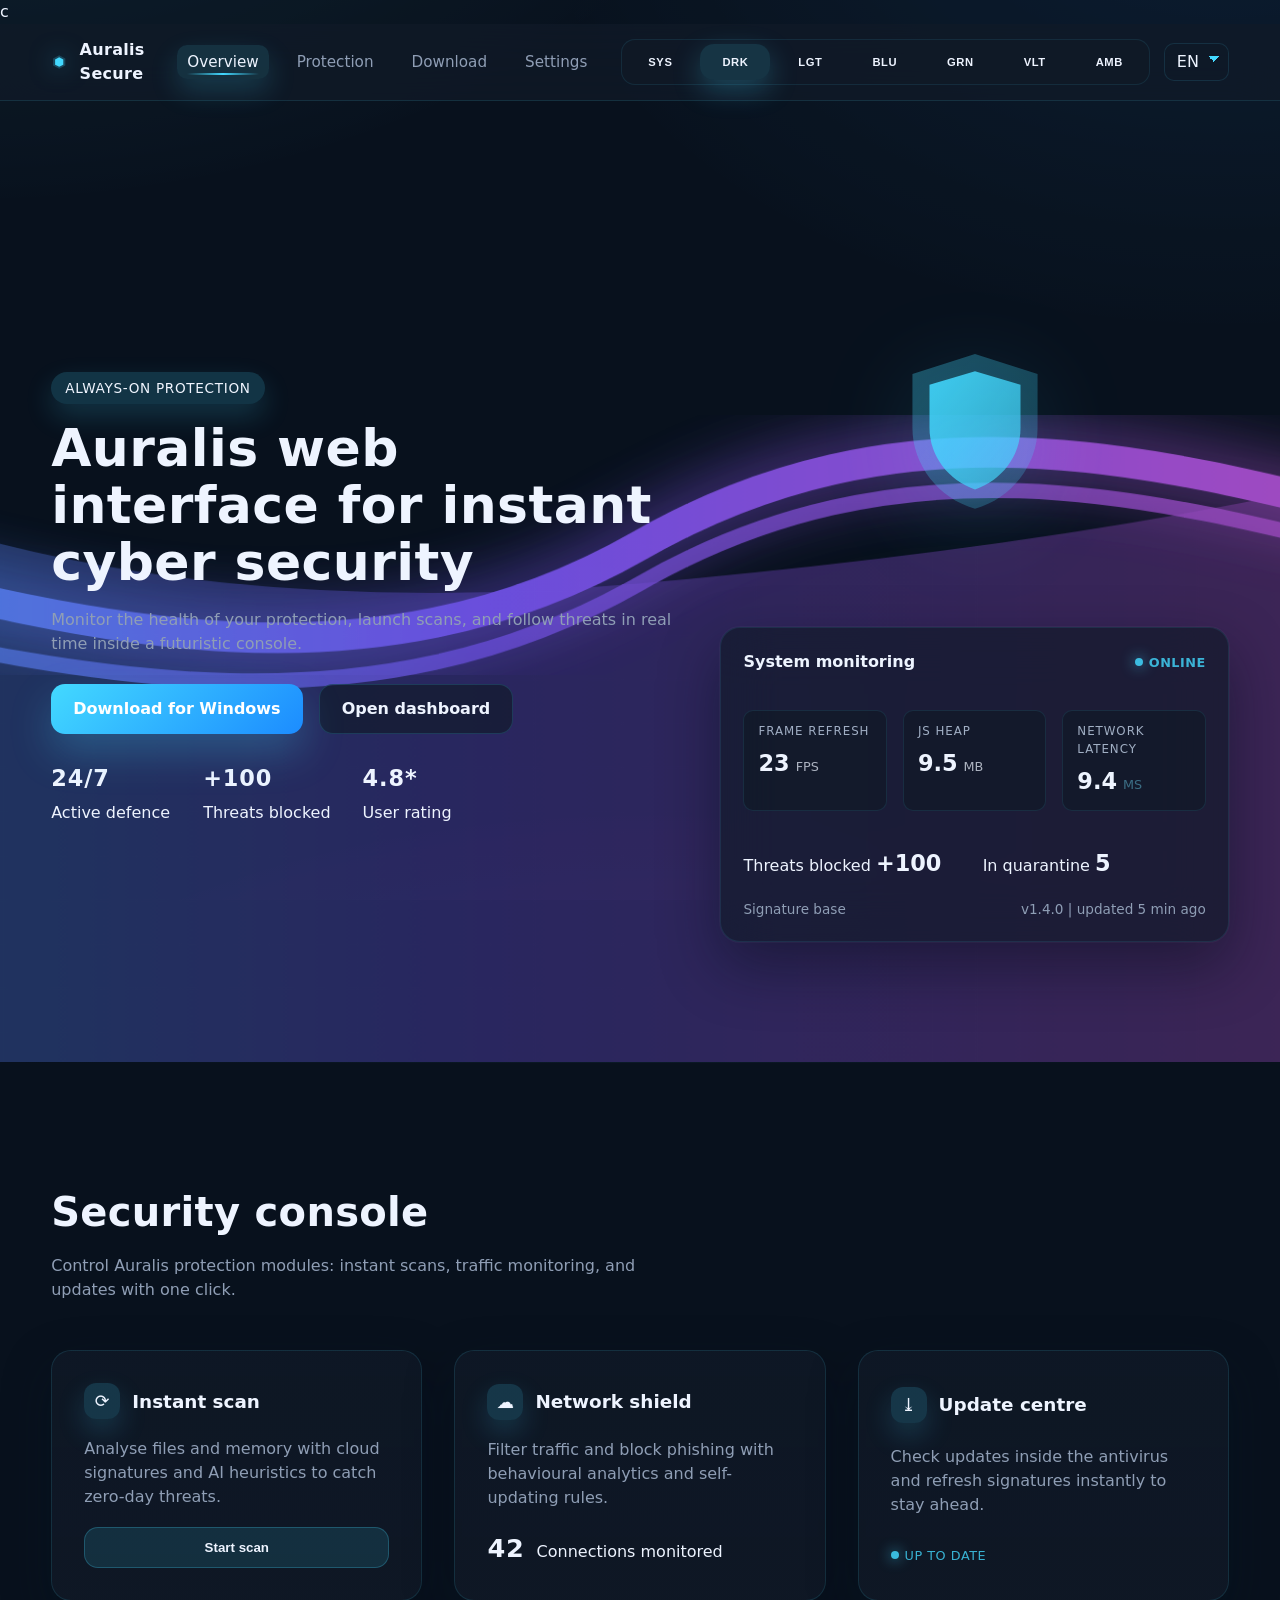
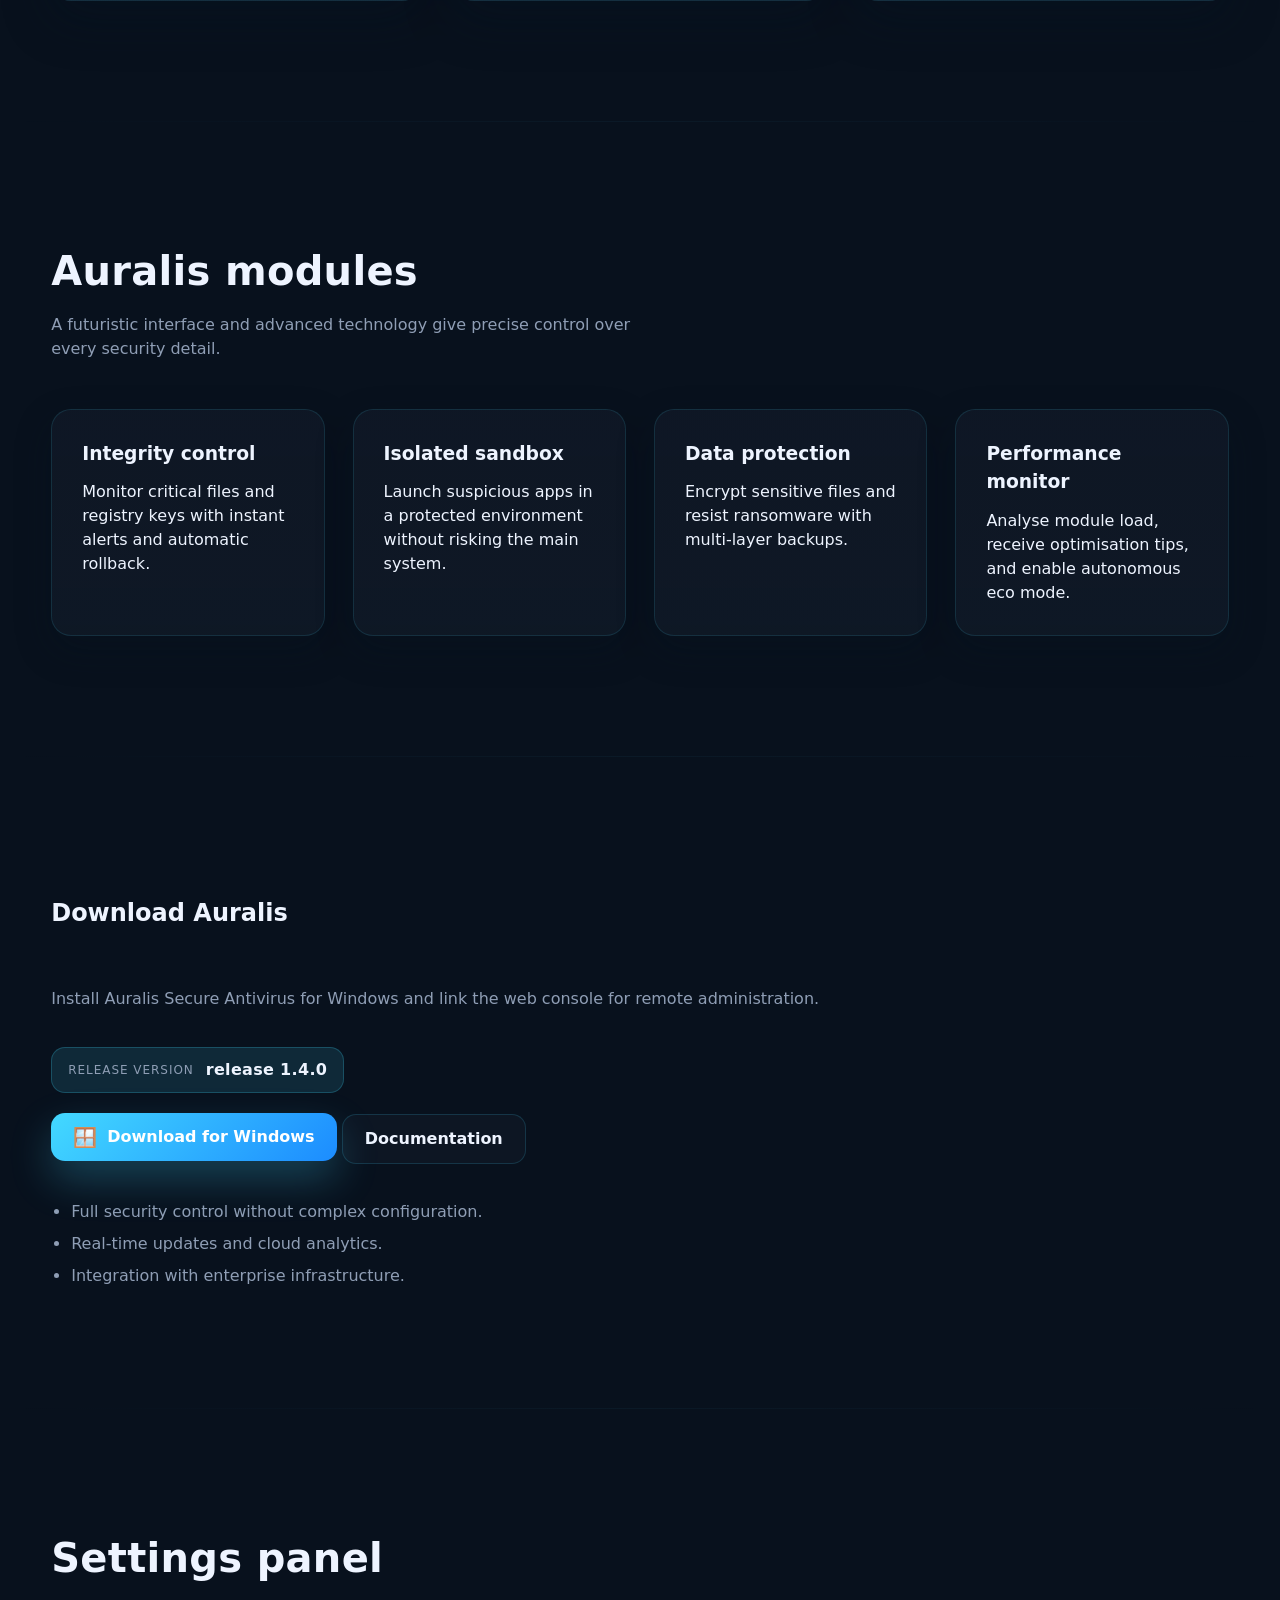
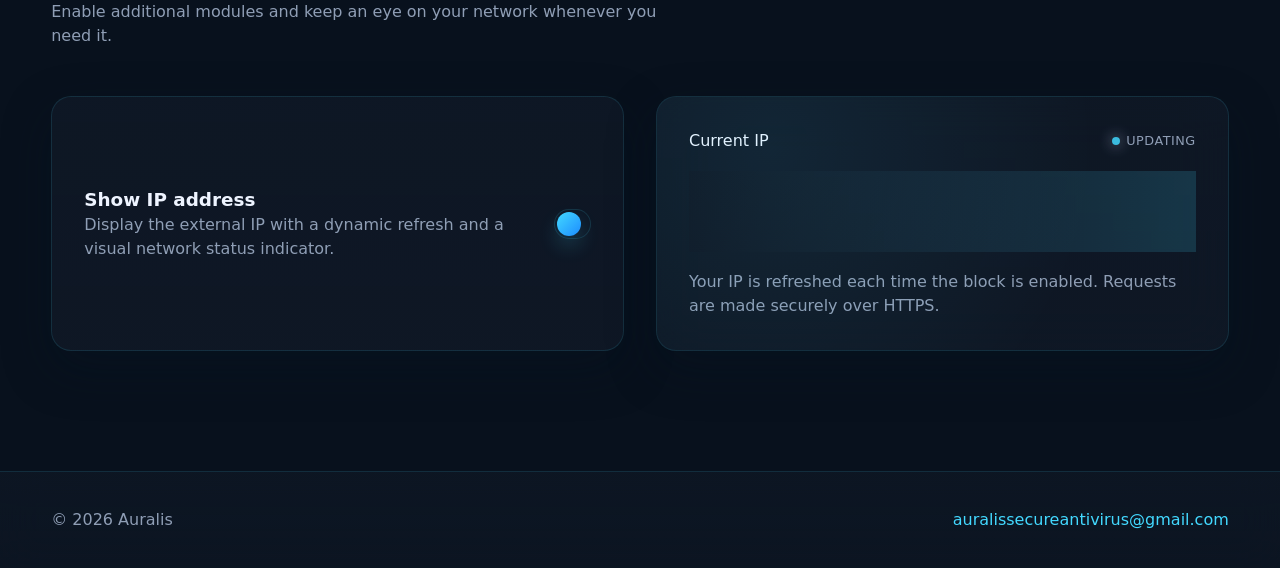
==== frontend/public/auralis-x/index.html @ 6cbb93e9 "auto-commit for 91c31f87-98f6-444d-8dbf-4895bc3d6602" ====
с<!DOCTYPE html>
<html lang="ru">
<head>
  <meta charset="UTF-8" />
  <meta name="viewport" content="width=device-width, initial-scale=1" />
  <meta name="description" content="Auralis Secure Antivirus web console." data-i18n="meta.description" data-i18n-attr="content" />
  <meta name="theme-color" content="#08111d" id="themeMeta" />
  <title data-i18n="meta.title">Auralis Antivirus</title>
  <link rel="icon" href="favicon.svg" />
  <link rel="stylesheet" href="style.css" />
</head>
<body class="theme-dark is-preload">
  <div id="splash" class="splash">
    <div class="splash-inner">
      <div class="splash-shield" aria-hidden="true">
        <span class="ring ring-1"></span>
        <span class="ring ring-2"></span>
        <span class="ring ring-3"></span>
        <svg viewBox="0 0 64 64" width="64" height="64" role="img" aria-label="Auralis shield">
          <path d="M32 8l20 6v18c0 12.4-8.4 23.6-20 27.2C20.4 55.6 12 44.4 12 32V14z" fill="currentColor" opacity=".18"></path>
          <path d="M32 12l16 4.8V32c0 9.5-6.4 18-16 21-9.6-3-16-11.5-16-21V16.8z" fill="currentColor"></path>
        </svg>
      </div>
      <p data-i18n="splash.loading">Initializing protection modules...</p>
    </div>
  </div>
  <div id="cursorGlow" class="cursor-glow"></div>

  <header class="site-header" id="siteHeader">
    <div class="container nav">
      <a class="brand" href="#overview">
        <svg class="brand-icon" viewBox="0 0 24 24" aria-hidden="true">
          <path d="M12 2l9 5v10l-9 5-9-5V7z" fill="currentColor" opacity=".22"></path>
          <path d="M12 5l6 3.3V16l-6 3-6-3V8.3z" fill="currentColor"></path>
        </svg>
        <span data-i18n="brand.name">Auralis Secure</span>
      </a>
      <nav class="nav-links" id="mainNav">
        <a href="#overview" data-section="overview" data-i18n="nav.overview">Overview</a>
        <a href="#protection" data-section="protection" data-i18n="nav.protection">Protection</a>
        <a href="#download" data-section="download" data-i18n="nav.download">Download</a>
        <a href="#settings" data-section="settings" data-i18n="nav.settings">Settings</a>
      </nav>
      <div class="controls">
        <div class="theme-switch" role="group" aria-label="Themes">
          <button class="btn theme-btn" data-theme="theme-system" aria-label="System">SYS</button>
          <button class="btn theme-btn" data-theme="theme-dark" aria-label="Dark">DRK</button>
          <button class="btn theme-btn" data-theme="theme-light" aria-label="Light">LGT</button>
          <button class="btn theme-btn" data-theme="theme-blue" aria-label="Blue">BLU</button>
          <button class="btn theme-btn" data-theme="theme-green" aria-label="Green">GRN</button>
          <button class="btn theme-btn" data-theme="theme-violet" aria-label="Violet">VLT</button>
          <button class="btn theme-btn" data-theme="theme-amber" aria-label="Amber">AMB</button>
        </div>
        <select id="langSelect" class="select" aria-label="Select language">
          <option value="ru">RU</option>
          <option value="en">EN</option>
          <option value="uk">UK</option>
        </select>
      </div>
    </div>
  </header>

  <main id="top">
    <section id="overview" class="hero section">
      <div class="container hero-layout">
        <div class="hero-copy reveal">
          <span class="hero-badge" data-i18n="hero.badge">Always-on protection</span>
          <h1 data-i18n="hero.title">Auralis web interface for instant cyber security</h1>
          <p class="muted" data-i18n="hero.subtitle">
            Monitor the health of your protection, launch scans, and follow threats in real time inside a futuristic console.
          </p>
          <div class="hero-actions">
            <a href="#download" class="btn btn-primary glow" data-i18n="hero.ctaPrimary">Download for Windows</a>
            <a href="#protection" class="btn btn-ghost" data-i18n="hero.ctaSecondary">Open dashboard</a>
          </div>
          <ul class="hero-metrics">
            <li>
              <strong data-i18n="hero.metrics.0.value">24/7</strong>
              <span data-i18n="hero.metrics.0.label">Active defence</span>
            </li>
            <li>
              <strong data-i18n="hero.metrics.1.value">+100</strong>
              <span data-i18n="hero.metrics.1.label">Threats blocked</span>
            </li>
            <li>
              <strong data-i18n="hero.metrics.2.value">4.8*</strong>
              <span data-i18n="hero.metrics.2.label">User rating</span>
            </li>
          </ul>
        </div>
        <div class="hero-visual reveal">
          <div class="hero-shield" aria-hidden="true">
            <span class="pulse pulse-1"></span>
            <span class="pulse pulse-2"></span>
            <span class="pulse pulse-3"></span>
            <svg viewBox="0 0 64 64" role="presentation">
              <defs>
                <linearGradient id="shieldGradient" x1="0%" y1="0%" x2="100%" y2="100%">
                  <stop offset="0%" stop-color="currentColor" stop-opacity="0.9"></stop>
                  <stop offset="100%" stop-color="currentColor" stop-opacity="0.6"></stop>
                </linearGradient>
              </defs>
              <path d="M32 6l22 7v19c0 13-9.2 24.8-22 28.4C19.2 56.8 10 45 10 32V13z" fill="url(#shieldGradient)" opacity="0.35"></path>
              <path d="M32 12l16 4.8V32c0 9.8-6.6 18.4-16 21.6C22.6 50.4 16 41.8 16 32V16.8z" fill="url(#shieldGradient)"></path>
            </svg>
          </div>
          <div class="hero-console glass">
            <div class="console-row">
              <span data-i18n="hero.console.statusLabel">System monitoring</span>
              <span class="status status-online">
                <span class="status-dot"></span>
                <span data-i18n="hero.console.statusValue">Online</span>
              </span>
            </div>
            <div class="console-monitor" id="browserMonitor">
              <div class="monitor-item">
                <span class="monitor-label" data-i18n="hero.console.fps">Frame refresh</span>
                <div class="monitor-value">
                  <strong id="monitorFps">--</strong>
                  <span class="unit" data-i18n="hero.console.fpsUnit">fps</span>
                </div>
              </div>
              <div class="monitor-item">
                <span class="monitor-label" data-i18n="hero.console.memory">JS heap</span>
                <div class="monitor-value">
                  <strong id="monitorMemory">--</strong>
                  <span class="unit" data-i18n="hero.console.memoryUnit">MB</span>
                </div>
              </div>
              <div class="monitor-item">
                <span class="monitor-label" data-i18n="hero.console.network">Network latency</span>
                <div class="monitor-value">
                  <strong id="monitorNetwork">--</strong>
                  <span class="unit" id="monitorNetworkUnit" data-i18n="hero.console.networkUnit">ms</span>
                </div>
              </div>
            </div>
            <div class="console-grid">
              <div>
                <span data-i18n="hero.console.threats">Threats blocked</span>
                <strong>+100</strong>
              </div>
              <div>
                <span data-i18n="hero.console.quarantine">In quarantine</span>
                <strong>5</strong>
              </div>
            </div>
            <div class="console-footer">
              <span data-i18n="hero.console.signature">Signature base</span>
              <span data-i18n="hero.console.signatureVersion">v1.4.0 | updated 5 min ago</span>
            </div>
          </div>
        </div>
      </div>
    </section>

    <section id="protection" class="section dashboard">
      <div class="container">
        <div class="section-head reveal">
          <h2 data-i18n="dashboard.title">Security console</h2>
          <p class="muted" data-i18n="dashboard.subtitle">
            Control Auralis protection modules: instant scans, traffic monitoring, and updates with one click.
          </p>
        </div>
        <div class="panel-grid">
          <article class="panel-card reveal">
            <header>
              <span class="icon icon-scan" aria-hidden="true"></span>
              <h3 data-i18n="dashboard.cards.scan.title">Instant scan</h3>
            </header>
            <p class="muted" data-i18n="dashboard.cards.scan.desc">
              Analyse files and memory with cloud signatures and AI heuristics to catch zero-day threats.
            </p>
            <button class="btn btn-soft" type="button" data-i18n="dashboard.cards.scan.action">Start scan</button>
          </article>
          <article class="panel-card reveal">
            <header>
              <span class="icon icon-network" aria-hidden="true"></span>
              <h3 data-i18n="dashboard.cards.network.title">Network shield</h3>
            </header>
            <p class="muted" data-i18n="dashboard.cards.network.desc">
              Filter traffic and block phishing with behavioural analytics and self-updating rules.
            </p>
            <div class="metric">
              <strong>42</strong>
              <span data-i18n="dashboard.cards.network.metric">Connections monitored</span>
            </div>
          </article>
          <article class="panel-card reveal">
            <header>
              <span class="icon icon-update" aria-hidden="true"></span>
              <h3 data-i18n="dashboard.cards.update.title">Update centre</h3>
            </header>
            <p class="muted" data-i18n="dashboard.cards.update.desc">
              Check for updates inside the antivirus and refresh signature packs instantly to stay ahead.
            </p>
            <div class="update-status">
              <span class="status status-online">
                <span class="status-dot"></span>
                <span data-i18n="dashboard.cards.update.status">All modules current</span>
              </span>
            </div>
          </article>
        </div>
      </div>
    </section>

    <section id="features" class="section features">
      <div class="container">
        <div class="section-head reveal">
          <h2 data-i18n="features.title">Auralis modules</h2>
          <p class="muted" data-i18n="features.subtitle">
            A futuristic interface and advanced technology give precise control over every security detail.
          </p>
        </div>
        <div class="feature-grid">
          <article class="feature-card reveal">
            <h3 data-i18n="features.cards.0.title">Integrity control</h3>
            <p data-i18n="features.cards.0.desc">
              Monitor critical files and registry keys with instant alerts and automatic rollback.
            </p>
          </article>
          <article class="feature-card reveal">
            <h3 data-i18n="features.cards.1.title">Isolated sandbox</h3>
            <p data-i18n="features.cards.1.desc">
              Launch suspicious apps in a protected environment without risking the main system.
            </p>
          </article>
          <article class="feature-card reveal">
            <h3 data-i18n="features.cards.2.title">Data protection</h3>
            <p data-i18n="features.cards.2.desc">
              Encrypt sensitive files and resist ransomware with multi-layer backups.
            </p>
          </article>
          <article class="feature-card reveal">
            <h3 data-i18n="features.cards.3.title">Performance monitor</h3>
            <p data-i18n="features.cards.3.desc">
              Analyse module load, receive optimisation tips, and enable autonomous eco mode.
            </p>
          </article>
        </div>
      </div>
    </section>

    <section id="download" class="section download">
      <div class="container download-layout">
        <div class="download-copy reveal">
          <h2 data-i18n="download.title">Download Auralis</h2>
          <p class="muted" data-i18n="download.desc">
            Install Auralis Secure Antivirus for Windows and link the web console for remote administration.
          </p>
        <div class="download-version">
          <span class="label" data-i18n="download.releaseLabel">Release version</span>
          <span class="value" id="releaseTag">release 1.4.0</span>
        </div>
        <div class="cta">
          <a class="btn btn-primary glow" href="https://mega.nz/folder/bEsXXKAa#HMylvXhNvKVMD-bn9eGv-Q" target="_blank" rel="noopener">
            <span class="btn-icon" aria-hidden="true">&#129695;</span>
            <span data-i18n="download.ctaWin">Download for Windows</span>
            </a>
            <a class="btn btn-ghost" href="#" data-i18n="download.ctaDocs">Documentation</a>
          </div>
          <ul class="download-points">
            <li data-i18n="download.points.0">Full security control without complex configuration.</li>
            <li data-i18n="download.points.1">Real-time updates and cloud analytics.</li>
            <li data-i18n="download.points.2">Integration with enterprise infrastructure.</li>
          </ul>
        </div>
      </div>
    </section>

    <section id="settings" class="section settings">
      <div class="container">
        <div class="section-head reveal">
          <h2 data-i18n="settings.title">Settings panel</h2>
          <p class="muted" data-i18n="settings.subtitle">
            Enable additional modules and keep an eye on your network whenever you need it.
          </p>
        </div>
        <div class="settings-grid">
          <article class="panel-card ip-toggle reveal">
            <div>
              <h3 data-i18n="settings.ipToggle.title">Show IP address</h3>
              <p class="muted" data-i18n="settings.ipToggle.desc">
                Display the external IP with a dynamic refresh and a visual network status indicator.
              </p>
            </div>
            <label class="switch">
              <input id="showIpToggle" type="checkbox" />
              <span></span>
            </label>
          </article>
          <article class="panel-card ip-panel glass reveal" id="ipPanel" hidden>
            <header>
              <span data-i18n="settings.ipTitle">Current IP</span>
              <span class="status status-sync" id="ipStatus">
                <span class="status-dot"></span>
                <span id="ipStatusText" data-i18n="settings.ipStatus">Updating</span>
              </span>
            </header>
            <div class="ip-value shimmer" id="ipValue">--.--.--.--</div>
            <p class="muted" data-i18n="settings.ipNote">
              Your IP is refreshed each time the block is enabled. Requests are made securely over HTTPS.
            </p>
          </article>
        </div>
      </div>
    </section>
  </main>

  <footer class="site-footer">
    <div class="container footer-inner">
      <p>&copy; <span id="year"></span> Auralis</p>
      <a href="mailto:auralissecureantivirus@gmail.com" id="mailLink" data-mail="auralissecureantivirus@gmail.com">auralissecureantivirus@gmail.com</a>
    </div>
  </footer>

  <script src="renderer.js"></script>
</body>
</html>
---- frontend/public/auralis-x/style.css ----
:root {
  --font-sans: "Inter", "Segoe UI", system-ui, -apple-system, sans-serif;
  --radius-lg: 20px;
  --radius-md: 14px;
  --radius-sm: 10px;
  --transition-base: 0.35s ease;
  --shadow-soft: 0 28px 80px rgba(6, 18, 32, 0.55);
  --outline: rgba(82, 198, 255, 0.12);
  --container-width: min(1200px, 92vw);
  --blur: 26px;
}

body {
  margin: 0;
  font-family: var(--font-sans);
  background: var(--bg);
  color: var(--text);
  line-height: 1.5;
  transition: background 0.6s ease, color 0.4s ease;
  min-height: 100vh;
  position: relative;
  overflow-x: hidden;
}

body::before {
  content: "";
  position: fixed;
  inset: -18% -24%;
  background-image: url("data:image/svg+xml,%3Csvg%20xmlns%3D'http%3A%2F%2Fwww.w3.org%2F2000%2Fsvg'%20viewBox%3D'0%200%201600%20900'%20preserveAspectRatio%3D'xMidYMid%20slice'%3E%0A%20%20%3Cdefs%3E%0A%20%20%20%20%3ClinearGradient%20id%3D'g'%20x1%3D'0%25'%20y1%3D'50%25'%20x2%3D'100%25'%20y2%3D'50%25'%3E%0A%20%20%20%20%20%20%3Cstop%20offset%3D'0%25'%20stop-color%3D'%2324d5ff'%2F%3E%0A%20%20%20%20%20%20%3Cstop%20offset%3D'45%25'%20stop-color%3D'%237c5aff'%2F%3E%0A%20%20%20%20%20%20%3Cstop%20offset%3D'100%25'%20stop-color%3D'%23ff52be'%2F%3E%0A%20%20%20%20%3C%2FlinearGradient%3E%0A%20%20%20%20%3Cfilter%20id%3D'blur'%20x%3D'-20%25'%20y%3D'-20%25'%20width%3D'140%25'%20height%3D'140%25'%3E%0A%20%20%20%20%20%20%3CfeGaussianBlur%20stdDeviation%3D'18'%20result%3D'blur'%2F%3E%0A%20%20%20%20%20%20%3CfeMerge%3E%0A%20%20%20%20%20%20%20%20%3CfeMergeNode%20in%3D'blur'%2F%3E%0A%20%20%20%20%20%20%20%20%3CfeMergeNode%20in%3D'SourceGraphic'%2F%3E%0A%20%20%20%20%20%20%3C%2FfeMerge%3E%0A%20%20%20%20%3C%2Ffilter%3E%0A%20%20%3C%2Fdefs%3E%0A%20%20%3Cpath%20d%3D'M0%20560%20Q%20230%20420%20400%20480%20T%20800%20520%20T%201200%20460%20T%201600%20520%20L%201600%20900%20L%200%20900%20Z'%20fill%3D'url(%23g)'%20opacity%3D'0.35'%2F%3E%0A%20%20%3Cpath%20d%3D'M0%20520%20C%20220%20360%20520%20660%20800%20500%20C%201080%20340%201320%20640%201600%20460'%20stroke%3D'url(%23g)'%20stroke-width%3D'16'%20fill%3D'none'%20filter%3D'url(%23blur)'%2F%3E%0A%20%20%3Cpath%20d%3D'M0%20560%20C%20220%20400%20520%20680%20800%20520%20C%201080%20360%201320%20660%201600%20480'%20stroke%3D'url(%23g)'%20stroke-width%3D'8'%20fill%3D'none'%20opacity%3D'0.75'%2F%3E%0A%3C%2Fsvg%3E");
  background-repeat: no-repeat;
  background-size: 160% 140%;
  background-position: center;
  opacity: 0.85;
  pointer-events: none;
  transition: opacity 0.5s ease;
  z-index: -3;
  animation: wave-pan 28s ease-in-out infinite alternate;
  will-change: transform;
}

body::after {
  content: "";
  position: fixed;
  inset: 0;
  pointer-events: none;
  background:
    radial-gradient(1100px 680px at 12% -10%, color-mix(in oklab, var(--accent) 20%, transparent) 0%, transparent 75%),
    radial-gradient(900px 620px at 88% -6%, color-mix(in oklab, var(--accent-2) 18%, transparent) 0%, transparent 78%),
    radial-gradient(1200px 720px at 50% 110%, color-mix(in oklab, #ff64c7 16%, transparent) 0%, transparent 70%),
    radial-gradient(1px 1px at 0 0, rgba(255, 255, 255, 0.08), transparent 70%);
  background-size:
    140% 140%,
    120% 120%,
    160% 160%,
    28px 28px;
  background-position:
    center,
    center,
    center,
    0 0;
  opacity: 0.55;
  mix-blend-mode: screen;
  z-index: -4;
  animation: wave-drift 36s linear infinite;
}

body.is-preload {
  opacity: 0;
  transform: translateY(12px);
  pointer-events: none;
}

body.theme-transition {
  transition: background 0.45s ease, color 0.45s ease;
}

@keyframes wave-pan {
  0% {
    transform: translate3d(-2%, -1.5%, 0) scale(1.05);
  }
  50% {
    transform: translate3d(1.5%, 1%, 0) scale(1.08);
  }
  100% {
    transform: translate3d(-1%, 2.2%, 0) scale(1.04);
  }
}

@keyframes wave-drift {
  0% {
    background-position:
      center,
      center,
      center,
      0 0;
  }
  100% {
    background-position:
      48% 44%,
      52% 46%,
      50% 40%,
      140px 90px;
  }
}

*,
*::before,
*::after {
  box-sizing: border-box;
}

img,
svg {
  display: block;
  max-width: 100%;
}

a {
  color: var(--accent);
  text-decoration: none;
  transition: color 0.25s ease, opacity 0.25s ease;
}

a:hover,
a:focus-visible {
  color: var(--accent-2);
}

.container {
  width: var(--container-width);
  margin: 0 auto;
}

.section {
  padding: clamp(72px, 12vw, 120px) 0;
  position: relative;
}

.section::after {
  content: "";
  position: absolute;
  inset: auto 0 -1px;
  height: 1px;
  background: linear-gradient(90deg, transparent 0%, var(--outline) 50%, transparent 100%);
  opacity: 0.4;
  pointer-events: none;
}

.section:last-of-type::after {
  display: none;
}

.section-head {
  max-width: 620px;
  margin-bottom: clamp(32px, 6vw, 48px);
}

.section-head h2 {
  margin: 0 0 12px;
  font-size: clamp(28px, 5vw, 40px);
  letter-spacing: 0.3px;
}

.section-head .muted {
  margin: 0;
}

.muted {
  color: var(--muted);
}

.glass {
  background: color-mix(in oklab, var(--panel) 88%, transparent);
  backdrop-filter: blur(var(--blur));
  border: 1px solid color-mix(in oklab, var(--accent) 10%, transparent);
  box-shadow: 0 0 0 1px rgba(255, 255, 255, 0.03), 0 24px 60px rgba(4, 12, 22, 0.45);
  border-radius: var(--radius-lg);
}

/* Header */
.site-header {
  position: sticky;
  top: 0;
  z-index: 40;
  background: color-mix(in oklab, var(--panel) 94%, transparent);
  backdrop-filter: blur(22px);
  border-bottom: 1px solid color-mix(in oklab, var(--accent) 12%, transparent);
  transition: box-shadow 0.35s ease, background 0.35s ease;
}

.site-header--shadow {
  box-shadow: 0 16px 44px rgba(6, 18, 32, 0.38);
}

.nav {
  display: flex;
  align-items: center;
  justify-content: space-between;
  gap: 24px;
  padding: 14px 0;
}

.brand {
  display: flex;
  align-items: center;
  gap: 12px;
  font-weight: 700;
  color: var(--text);
  letter-spacing: 0.3px;
}

.brand-icon {
  width: 30px;
  height: 30px;
  color: var(--accent);
  filter: drop-shadow(0 0 12px color-mix(in oklab, var(--accent) 50%, transparent));
}

.nav-links {
  display: flex;
  align-items: center;
  gap: 18px;
}

.nav-links a {
  position: relative;
  padding: 6px 10px;
  border-radius: var(--radius-sm);
  font-size: 0.95rem;
  color: var(--muted);
  transition: color 0.25s ease, background 0.35s ease, box-shadow 0.35s ease;
}

.nav-links a::after {
  content: "";
  position: absolute;
  left: 10px;
  right: 10px;
  bottom: 4px;
  height: 2px;
  background: linear-gradient(90deg, transparent, var(--accent), transparent);
  opacity: 0;
  transform: scaleX(0.5);
  transform-origin: center;
  transition: transform 0.35s ease, opacity 0.35s ease;
}

.nav-links a:hover,
.nav-links a:focus-visible {
  color: var(--text);
  background: color-mix(in oklab, var(--accent) 8%, transparent);
}

.nav-links a.active {
  color: var(--text);
  background: color-mix(in oklab, var(--accent) 12%, transparent);
  box-shadow: 0 12px 28px color-mix(in oklab, var(--accent) 18%, transparent);
}

.nav-links a.active::after {
  opacity: 1;
  transform: scaleX(1);
}

.controls {
  display: flex;
  align-items: center;
  gap: 14px;
}

.theme-switch {
  display: flex;
  gap: 6px;
  padding: 4px;
  background: color-mix(in oklab, var(--panel) 85%, transparent);
  border-radius: calc(var(--radius-sm) + 4px);
  border: 1px solid color-mix(in oklab, var(--accent) 10%, transparent);
}

.theme-btn {
  font-size: 0.7rem;
  font-weight: 600;
  letter-spacing: 0.05em;
  text-transform: uppercase;
  padding: 6px 10px;
  border-radius: var(--radius-sm);
  background: transparent;
  color: var(--muted);
  border: none;
  cursor: pointer;
  transition: background 0.3s ease, color 0.3s ease, box-shadow 0.3s ease, transform 0.3s ease;
}

.theme-btn:is(:hover, :focus-visible),
.theme-btn[aria-pressed="true"] {
  color: var(--text);
  background: color-mix(in oklab, var(--accent) 14%, transparent);
  box-shadow: 0 10px 28px color-mix(in oklab, var(--accent) 25%, transparent);
}

.select {
  appearance: none;
  font: inherit;
  border-radius: var(--radius-sm);
  padding: 6px 28px 6px 12px;
  background: color-mix(in oklab, var(--panel) 88%, transparent);
  border: 1px solid color-mix(in oklab, var(--accent) 12%, transparent);
  color: var(--text);
  position: relative;
  background-image: linear-gradient(45deg, transparent 50%, var(--accent) 50%), linear-gradient(135deg, var(--accent) 50%, transparent 50%);
  background-position: calc(100% - 14px) calc(50% - 3px), calc(100% - 9px) calc(50% - 3px);
  background-size: 6px 6px, 6px 6px;
  background-repeat: no-repeat;
}

.select:focus-visible {
  outline: 2px solid color-mix(in oklab, var(--accent) 65%, transparent);
  outline-offset: 2px;
}

/* Buttons */
.btn {
  display: inline-flex;
  align-items: center;
  justify-content: center;
  gap: 10px;
  padding: 12px 22px;
  border-radius: var(--radius-md);
  font-weight: 600;
  border: none;
  cursor: pointer;
  color: var(--text);
  transition: transform 0.2s ease, box-shadow 0.35s ease, background 0.35s ease, filter 0.35s ease;
}

.btn:focus-visible {
  outline: 2px solid color-mix(in oklab, var(--accent) 60%, transparent);
  outline-offset: 3px;
}

.btn-primary {
  background: linear-gradient(135deg, var(--accent) 0%, var(--accent-2) 100%);
  box-shadow: 0 18px 40px color-mix(in oklab, var(--accent) 25%, transparent);
  color: #ffffff;
}

.btn-primary:hover {
  filter: brightness(1.08);
}

.btn-ghost {
  background: color-mix(in oklab, var(--panel) 85%, transparent);
  border: 1px solid color-mix(in oklab, var(--accent) 16%, transparent);
}

.btn-ghost:hover {
  background: color-mix(in oklab, var(--panel) 70%, transparent);
}

.btn-soft {
  background: color-mix(in oklab, var(--accent) 12%, transparent);
  border: 1px solid color-mix(in oklab, var(--accent) 24%, transparent);
  color: var(--text);
  padding-inline: 18px;
}

.btn-soft:hover {
  background: color-mix(in oklab, var(--accent) 16%, transparent);
}

.btn-icon {
  font-size: 1.2rem;
  line-height: 1;
}

.linkish {
  background: none;
  border: none;
  color: var(--accent);
  font-weight: 600;
  cursor: pointer;
  padding: 0;
}

.linkish:hover,
.linkish:focus-visible {
  color: var(--accent-2);
}

.linkish[disabled] {
  opacity: 0.6;
  cursor: wait;
  pointer-events: none;
}

.btn.glow {
  position: relative;
  overflow: hidden;
}

.btn.glow::after {
  content: "";
  position: absolute;
  inset: -30%;
  background: radial-gradient(circle, color-mix(in oklab, var(--accent) 40%, transparent), transparent 65%);
  opacity: 0;
  transform: scale(0.5);
  transition: opacity 0.4s ease, transform 0.4s ease;
}

.btn.glow:hover::after {
  opacity: 0.8;
  transform: scale(1);
}

/* Hero */
.hero {
  padding-top: clamp(90px, 12vw, 160px);
}

.hero-layout {
  display: grid;
  grid-template-columns: minmax(0, 1.1fr) minmax(0, 0.9fr);
  gap: clamp(32px, 6vw, 48px);
  align-items: center;
}

.hero-badge {
  display: inline-flex;
  align-items: center;
  gap: 8px;
  padding: 6px 14px;
  border-radius: 999px;
  font-size: 0.85rem;
  letter-spacing: 0.05em;
  text-transform: uppercase;
  background: color-mix(in oklab, var(--accent) 18%, transparent);
  color: color-mix(in oklab, var(--text) 90%, #ffffff);
  box-shadow: 0 12px 28px color-mix(in oklab, var(--accent) 18%, transparent);
}

.hero h1 {
  margin: 16px 0;
  font-size: clamp(36px, 6vw, 52px);
  line-height: 1.1;
  letter-spacing: 0.4px;
}

.hero-actions {
  display: flex;
  gap: 16px;
  flex-wrap: wrap;
  margin: 28px 0;
}

.hero-metrics {
  list-style: none;
  display: flex;
  gap: clamp(18px, 4vw, 32px);
  padding: 0;
  margin: 0;
  flex-wrap: wrap;
}

.hero-metrics li {
  display: flex;
  flex-direction: column;
  gap: 6px;
  min-width: 120px;
}

.hero-metrics strong {
  font-size: 1.4rem;
  letter-spacing: 0.04em;
}

.hero-visual {
  display: grid;
  gap: 26px;
}

.hero-shield {
  position: relative;
  width: clamp(200px, 32vw, 260px);
  aspect-ratio: 3 / 4;
  margin-inline: auto;
  border-radius: 42% 42% 58% 58%;
  display: grid;
  place-items: center;
  color: var(--accent);
  filter: drop-shadow(0 20px 50px color-mix(in oklab, var(--accent) 20%, transparent));
}

.hero-shield svg {
  width: 70%;
  height: auto;
}

.pulse {
  position: absolute;
  inset: 16%;
  border-radius: 50%;
  border: 1px solid color-mix(in oklab, var(--accent) 30%, transparent);
  animation: shieldPulse 3.8s ease-out infinite;
  opacity: 0;
}

.pulse-1 {
  animation-delay: 0s;
}

.pulse-2 {
  animation-delay: 1.1s;
}

.pulse-3 {
  animation-delay: 2.2s;
}

@keyframes shieldPulse {
  0% {
    transform: scale(0.9);
    opacity: 0.55;
  }
  60% {
    transform: scale(1.35);
    opacity: 0.3;
  }
  100% {
    transform: scale(1.6);
    opacity: 0;
  }
}

.hero-console {
  padding: 22px;
  display: grid;
  gap: 18px;
}

.console-row {
  display: flex;
  align-items: center;
  justify-content: space-between;
  gap: 16px;
  font-weight: 600;
}

.console-progress {
  display: grid;
  gap: 12px;
}

.progress {
  position: relative;
  height: 10px;
  border-radius: 999px;
  background: color-mix(in oklab, var(--panel) 65%, transparent);
  overflow: hidden;
  border: 1px solid color-mix(in oklab, var(--accent) 14%, transparent);
}

.console-monitor {
  display: grid;
  grid-template-columns: repeat(3, minmax(0, 1fr));
  gap: 16px;
  margin: 18px 0 18px;
}

.monitor-item {
  display: flex;
  flex-direction: column;
  gap: 6px;
  padding: 12px 14px;
  border-radius: var(--radius-sm);
  background: color-mix(in oklab, var(--panel) 86%, transparent);
  border: 1px solid color-mix(in oklab, var(--accent) 10%, transparent);
}

.monitor-label {
  font-size: 0.74rem;
  text-transform: uppercase;
  letter-spacing: 0.08em;
  color: color-mix(in oklab, var(--muted) 80%, var(--text) 20%);
}

.monitor-value {
  display: flex;
  align-items: baseline;
  gap: 6px;
  font-variant-numeric: tabular-nums;
}

.monitor-value strong {
  font-size: 1.4rem;
}

.monitor-value .unit {
  font-size: 0.8rem;
  opacity: 0.7;
  text-transform: uppercase;
}

#monitorNetworkUnit[data-state="offline"] {
  color: #ff9b9b;
  text-transform: uppercase;
  font-weight: 600;
  opacity: 1;
}

#monitorNetworkUnit[data-state="online"] {
  color: color-mix(in oklab, var(--accent) 50%, #ffffff 10%);
}

.progress-bar {
  height: 100%;
  border-radius: inherit;
  background: linear-gradient(90deg, var(--accent) 0%, var(--accent-2) 100%);
  display: flex;
  align-items: center;
  justify-content: flex-end;
  padding-right: 14px;
  font-size: 0.7rem;
  letter-spacing: 0.08em;
  color: #ffffff;
  text-transform: uppercase;
}

.progress-bar-alt {
  background: linear-gradient(90deg, color-mix(in oklab, var(--accent) 40%, #23c7ff 35%), color-mix(in oklab, var(--accent-2) 55%, #ff70d2 20%));
  justify-content: flex-start;
  padding-right: 0;
  padding-left: 14px;
}

.console-grid {
  display: grid;
  grid-template-columns: repeat(2, minmax(0, 1fr));
  gap: 16px;
}

.console-grid strong {
  font-size: 1.4rem;
}

.console-footer {
  display: flex;
  align-items: baseline;
  justify-content: space-between;
  gap: 12px;
  font-size: 0.85rem;
  color: var(--muted);
}

.status {
  display: inline-flex;
  align-items: center;
  gap: 6px;
  font-size: 0.8rem;
  letter-spacing: 0.04em;
  text-transform: uppercase;
  color: var(--muted);
}

.status-dot {
  width: 8px;
  height: 8px;
  border-radius: 50%;
  background: color-mix(in oklab, var(--accent) 85%, #ffffff 0%);
  box-shadow: 0 0 14px currentColor;
}

.status-online {
  color: color-mix(in oklab, var(--accent) 80%, #ffffff 0%);
}

.status-sync {
  color: var(--muted);
}

.status-error {
  color: #ff7f9d;
}

.status-error .status-dot {
  background: #ff7f9d;
  box-shadow: 0 0 16px rgba(255, 127, 157, 0.8);
}

.status-online .status-dot {
  animation: blink 1.8s ease-in-out infinite alternate;
}

.status-sync .status-dot {
  animation: blink 1.2s ease-in-out infinite alternate;
}

@keyframes blink {
  from {
    opacity: 0.6;
  }
  to {
    opacity: 1;
  }
}

/* Dashboard panels */
.panel-grid {
  display: grid;
  grid-template-columns: repeat(auto-fit, minmax(260px, 1fr));
  gap: clamp(20px, 5vw, 32px);
}

.panel-card {
  position: relative;
  padding: clamp(24px, 4vw, 32px);
  border-radius: var(--radius-lg);
  background: linear-gradient(180deg, color-mix(in oklab, var(--panel) 88%, transparent), color-mix(in oklab, var(--panel) 95%, transparent));
  border: 1px solid color-mix(in oklab, var(--accent) 12%, transparent);
  box-shadow: 0 18px 48px rgba(6, 18, 32, 0.38);
  display: grid;
  gap: 18px;
  transition: transform 0.35s ease, box-shadow 0.35s ease, border-color 0.35s ease;
}

.panel-card:hover {
  transform: translateY(-4px);
  box-shadow: var(--shadow-soft);
  border-color: color-mix(in oklab, var(--accent) 22%, transparent);
}

.panel-card header {
  display: flex;
  align-items: center;
  gap: 12px;
}

.panel-card h3 {
  margin: 0;
  font-size: 1.15rem;
}

.panel-card p {
  margin: 0;
}

.panel-card .metric {
  display: flex;
  align-items: baseline;
  gap: 12px;
}

.panel-card .metric strong {
  font-size: 1.6rem;
  letter-spacing: 0.03em;
}

.icon {
  width: 36px;
  height: 36px;
  display: inline-flex;
  align-items: center;
  justify-content: center;
  border-radius: 12px;
  background: color-mix(in oklab, var(--accent) 16%, transparent);
  box-shadow: 0 12px 28px color-mix(in oklab, var(--accent) 18%, transparent);
}

.icon::before {
  font-size: 1.1rem;
  color: var(--text);
}

.icon-scan::before {
  content: "\27F3";
}

.icon-network::before {
  content: "\2601";
}

.icon-update::before {
  content: "\2913";
}

.update-status {
  display: flex;
  align-items: center;
  justify-content: space-between;
  gap: 12px;
}

.update-message {
  margin-top: 10px;
  min-height: 20px;
  font-size: 0.85rem;
  transition: color 0.3s ease;
}

.update-message.state-available {
  color: color-mix(in oklab, var(--accent) 80%, #ffffff 0%);
}

.update-message.state-error {
  color: #ff7f9d;
}

/* Features */
.feature-grid {
  display: grid;
  grid-template-columns: repeat(auto-fit, minmax(240px, 1fr));
  gap: clamp(20px, 4vw, 28px);
}

.feature-card {
  padding: clamp(22px, 4vw, 30px);
  border-radius: var(--radius-lg);
  border: 1px solid color-mix(in oklab, var(--accent) 12%, transparent);
  background: linear-gradient(180deg, color-mix(in oklab, var(--panel) 92%, transparent), color-mix(in oklab, var(--panel) 98%, transparent));
  box-shadow: 0 14px 36px rgba(6, 18, 32, 0.32);
  transition: transform 0.3s ease, border-color 0.3s ease, box-shadow 0.3s ease;
}

.feature-card:hover {
  transform: translateY(-6px);
  border-color: color-mix(in oklab, var(--accent) 20%, transparent);
  box-shadow: var(--shadow-soft);
}

.feature-card h3 {
  margin-top: 0;
  margin-bottom: 12px;
}

.feature-card p {
  margin: 0;
}

/* Download */
.download-layout {
  display: grid;
  grid-template-columns: repeat(auto-fit, minmax(300px, 1fr));
  gap: clamp(28px, 6vw, 40px);
  align-items: start;
}

.download-copy {
  display: grid;
  gap: 20px;
}

.download-version {
  display: inline-flex;
  align-items: center;
  gap: 12px;
  padding: 10px 16px;
  border-radius: var(--radius-md);
  background: color-mix(in oklab, var(--accent) 12%, transparent);
  border: 1px solid color-mix(in oklab, var(--accent) 22%, transparent);
  width: fit-content;
}

.download-version .label {
  font-size: 0.75rem;
  text-transform: uppercase;
  letter-spacing: 0.08em;
  color: var(--muted);
}

.download-version .value {
  font-weight: 600;
  letter-spacing: 0.02em;
}

.download-points {
  margin: 16px 0 0;
  padding-left: 20px;
  display: grid;
  gap: 8px;
  color: var(--muted);
}

.download-panel {
  padding: clamp(24px, 4vw, 32px);
  display: grid;
  gap: 18px;
}

.hash-block {
  padding: 16px;
  border-radius: var(--radius-md);
  background: color-mix(in oklab, var(--panel) 86%, transparent);
  border: 1px solid color-mix(in oklab, var(--accent) 18%, transparent);
  display: grid;
  gap: 6px;
  font-family: "JetBrains Mono", "SFMono-Regular", Menlo, Consolas, monospace;
  font-size: 0.85rem;
  word-break: break-all;
}

.hash-block code {
  color: var(--text);
}

/* History */
.history-list {
  display: grid;
  gap: clamp(24px, 5vw, 32px);
}

.release-card {
  position: relative;
  padding: clamp(24px, 4vw, 32px);
  border-radius: var(--radius-lg);
  border: 1px solid color-mix(in oklab, var(--accent) 10%, transparent);
  background: linear-gradient(180deg, color-mix(in oklab, var(--panel) 90%, transparent), color-mix(in oklab, var(--panel) 96%, transparent));
  box-shadow: 0 18px 48px rgba(6, 18, 32, 0.32);
  display: grid;
  gap: 18px;
  transition: transform 0.3s ease, border-color 0.3s ease, box-shadow 0.3s ease;
}

.release-card:hover {
  transform: translateY(-6px);
  border-color: color-mix(in oklab, var(--accent) 20%, transparent);
  box-shadow: var(--shadow-soft);
}

.release-header {
  display: flex;
  align-items: baseline;
  justify-content: space-between;
  gap: 12px;
}

.release-meta {
  display: flex;
  align-items: center;
  gap: 14px;
  font-size: 0.9rem;
  letter-spacing: 0.05em;
  text-transform: uppercase;
  color: var(--muted);
}

.release-version {
  font-weight: 700;
  font-size: 1rem;
  color: var(--text);
}

.release-points {
  margin: 0;
  padding-left: 20px;
  display: grid;
  gap: 6px;
  color: var(--muted);
}

/* Settings */
.settings-grid {
  display: grid;
  grid-template-columns: repeat(auto-fit, minmax(280px, 1fr));
  gap: clamp(20px, 5vw, 32px);
}

.ip-toggle {
  display: flex;
  align-items: center;
  justify-content: space-between;
}

.switch {
  position: relative;
  display: inline-flex;
  width: 56px;
  height: 30px;
}

.switch input {
  opacity: 0;
  width: 0;
  height: 0;
}

.switch span {
  position: absolute;
  cursor: pointer;
  inset: 0;
  background: color-mix(in oklab, var(--panel) 80%, transparent);
  border-radius: 999px;
  border: 1px solid color-mix(in oklab, var(--accent) 14%, transparent);
  transition: background 0.3s ease;
}

.switch span::before {
  content: "";
  position: absolute;
  height: 24px;
  width: 24px;
  left: 2px;
  top: 50%;
  transform: translateY(-50%);
  background: linear-gradient(135deg, var(--accent) 0%, var(--accent-2) 100%);
  border-radius: 50%;
  transition: transform 0.3s ease;
  box-shadow: 0 10px 20px color-mix(in oklab, var(--accent) 20%, transparent);
}

.switch input:checked + span {
  background: color-mix(in oklab, var(--accent) 18%, transparent);
}

.switch input:checked + span::before {
  transform: translate(26px, -50%);
}

.ip-panel {
  position: relative;
  overflow: hidden;
}

.ip-panel::before {
  content: "";
  position: absolute;
  inset: 0;
  background: radial-gradient(circle at 20% 20%, color-mix(in oklab, var(--accent) 16%, transparent), transparent 65%);
  opacity: 0.5;
  pointer-events: none;
}

.ip-panel header {
  display: flex;
  align-items: center;
  justify-content: space-between;
  gap: 12px;
}

.ip-value {
  font-size: clamp(1.8rem, 5vw, 2.4rem);
  letter-spacing: 0.12em;
  font-weight: 600;
  padding: 12px 0;
  word-break: break-all;
}

.shimmer {
  position: relative;
  color: transparent;
  background: linear-gradient(90deg, color-mix(in oklab, var(--panel) 40%, transparent), color-mix(in oklab, var(--accent) 16%, transparent), color-mix(in oklab, var(--panel) 40%, transparent));
  background-size: 200% 100%;
  animation: shimmer 1.5s linear infinite;
}

@keyframes shimmer {
  from {
    background-position: 200% 0;
  }
  to {
    background-position: -200% 0;
  }
}

.ip-panel.active .ip-value {
  color: var(--text);
  background: none;
  animation: none;
}

/* Footer */
.site-footer {
  padding: 36px 0;
  background: linear-gradient(180deg, color-mix(in oklab, var(--panel) 72%, transparent), color-mix(in oklab, var(--panel) 60%, transparent));
  border-top: 1px solid color-mix(in oklab, var(--accent) 12%, transparent);
  backdrop-filter: blur(20px);
}

.footer-inner {
  display: flex;
  flex-wrap: wrap;
  align-items: center;
  justify-content: space-between;
  gap: 16px;
  color: var(--muted);
}

.footer-inner p {
  margin: 0;
  color: var(--muted);
}

.mail-toast {
  position: fixed;
  bottom: 32px;
  right: 32px;
  background: rgba(12, 28, 48, 0.92);
  color: #ffffff;
  padding: 14px 22px;
  border-radius: 14px;
  box-shadow: 0 18px 40px rgba(6, 18, 32, 0.45);
  opacity: 0;
  transform: translate3d(0, 18px, 0);
  transition: opacity 0.35s ease, transform 0.35s ease;
  z-index: 120;
  letter-spacing: 0.02em;
}

.mail-toast.visible {
  opacity: 1;
  transform: translate3d(0, 0, 0);
}
/* Cursor glow */
.cursor-glow {
  position: fixed;
  width: clamp(120px, 16vw, 180px);
  aspect-ratio: 1;
  border-radius: 50%;
  pointer-events: none;
  mix-blend-mode: screen;
  background: radial-gradient(circle, color-mix(in oklab, var(--accent) 20%, transparent), transparent 70%);
  opacity: 0;
  transition: opacity 0.3s ease;
  z-index: 10;
}

/* Splash */
.splash {
  position: fixed;
  inset: 0;
  display: grid;
  place-items: center;
  background: radial-gradient(circle at 20% 20%, color-mix(in oklab, var(--accent) 12%, transparent), transparent 65%) color-mix(in oklab, var(--bg) 98%, #000000);
  z-index: 100;
  transition: opacity 0.6s ease, visibility 0.6s ease;
}

.splash.hidden {
  opacity: 0;
  visibility: hidden;
  pointer-events: none;
}

.splash-inner {
  display: grid;
  gap: 20px;
  text-align: center;
  color: var(--text);
}

.splash-shield {
  position: relative;
  width: clamp(90px, 16vw, 140px);
  aspect-ratio: 1;
  display: grid;
  place-items: center;
  color: var(--accent);
}

.splash-shield .ring {
  position: absolute;
  inset: 15%;
  border-radius: 50%;
  border: 1px solid color-mix(in oklab, var(--accent) 35%, transparent);
  animation: shieldPulse 3.2s ease-out infinite;
}

.splash-shield .ring-2 {
  animation-delay: 0.9s;
}

.splash-shield .ring-3 {
  animation-delay: 1.8s;
}

/* Reveal on scroll */
.reveal {
  opacity: 0;
  transform: translateY(28px);
  transition: opacity 0.65s ease, transform 0.65s ease;
}

.reveal.is-visible {
  opacity: 1;
  transform: translateY(0);
}

/* Themes */
body.theme-dark {
  --bg: #08111d;
  --panel: rgba(17, 26, 40, 0.78);
  --text: #eef4ff;
  --muted: #8f9eb5;
  --accent: #43d9ff;
  --accent-2: #1c8cff;
}

body.theme-light {
  --bg: #f6f8fc;
  --panel: rgba(255, 255, 255, 0.82);
  --text: #1d2433;
  --muted: #5a6b85;
  --accent: #3f8cff;
  --accent-2: #2458ff;
}

body.theme-blue {
  --bg: #071326;
  --panel: rgba(12, 24, 48, 0.82);
  --text: #e5f0ff;
  --muted: #8999bd;
  --accent: #4aa1ff;
  --accent-2: #1f5dff;
}

body.theme-green {
  --bg: #031a16;
  --panel: rgba(9, 30, 27, 0.82);
  --text: #e8fff6;
  --muted: #7ead9f;
  --accent: #4ee5b5;
  --accent-2: #23c493;
}

body.theme-violet {
  --bg: #150929;
  --panel: rgba(30, 14, 56, 0.82);
  --text: #f4eaff;
  --muted: #b2a3d5;
  --accent: #b886ff;
  --accent-2: #7f45ff;
}

body.theme-amber {
  --bg: #1c1202;
  --panel: rgba(36, 24, 8, 0.82);
  --text: #fff2dc;
  --muted: #d9bfa1;
  --accent: #ffca5b;
  --accent-2: #ff9b2f;
}

/* Reduced motion */
@media (prefers-reduced-motion: reduce) {
  body,
  body::before,
  .reveal,
  .pulse,
  .cursor-glow,
  .splash,
  .btn,
  .panel-card,
  .feature-card,
  .hero-shield,
  .splash-shield .ring {
    animation-duration: 0.01ms !important;
    animation-iteration-count: 1 !important;
    transition-duration: 0.01ms !important;
  }
}

/* Responsive */
@media (max-width: 1080px) {
  .hero-layout {
    grid-template-columns: 1fr;
  }

  .hero-visual {
    grid-template-columns: minmax(0, 1fr);
    justify-items: center;
  }

  .hero-console {
    width: min(100%, 420px);
  }
}

@media (max-width: 900px) {
  .nav-links {
    display: none;
  }

  .section::after {
    left: 16px;
    right: 16px;
  }
}

@media (max-width: 640px) {
  .site-header {
    padding-inline: 0;
  }

  .container {
    width: min(100%, 90vw);
  }

  .hero-actions {
    width: 100%;
  }

  .hero-actions .btn {
    flex: 1;
  }

  .download-layout {
    grid-template-columns: 1fr;
  }

  .panel-card,
  .feature-card,
  .download-panel {
    padding: 22px;
  }

  .console-monitor {
    grid-template-columns: repeat(2, minmax(0, 1fr));
  }

  .footer-inner {
    flex-direction: column;
    align-items: flex-start;
  }

  .mail-toast {
    left: 16px;
    right: 16px;
    bottom: 24px;
  }
}

@media (max-width: 460px) {
  .console-monitor {
    grid-template-columns: 1fr;
  }
}
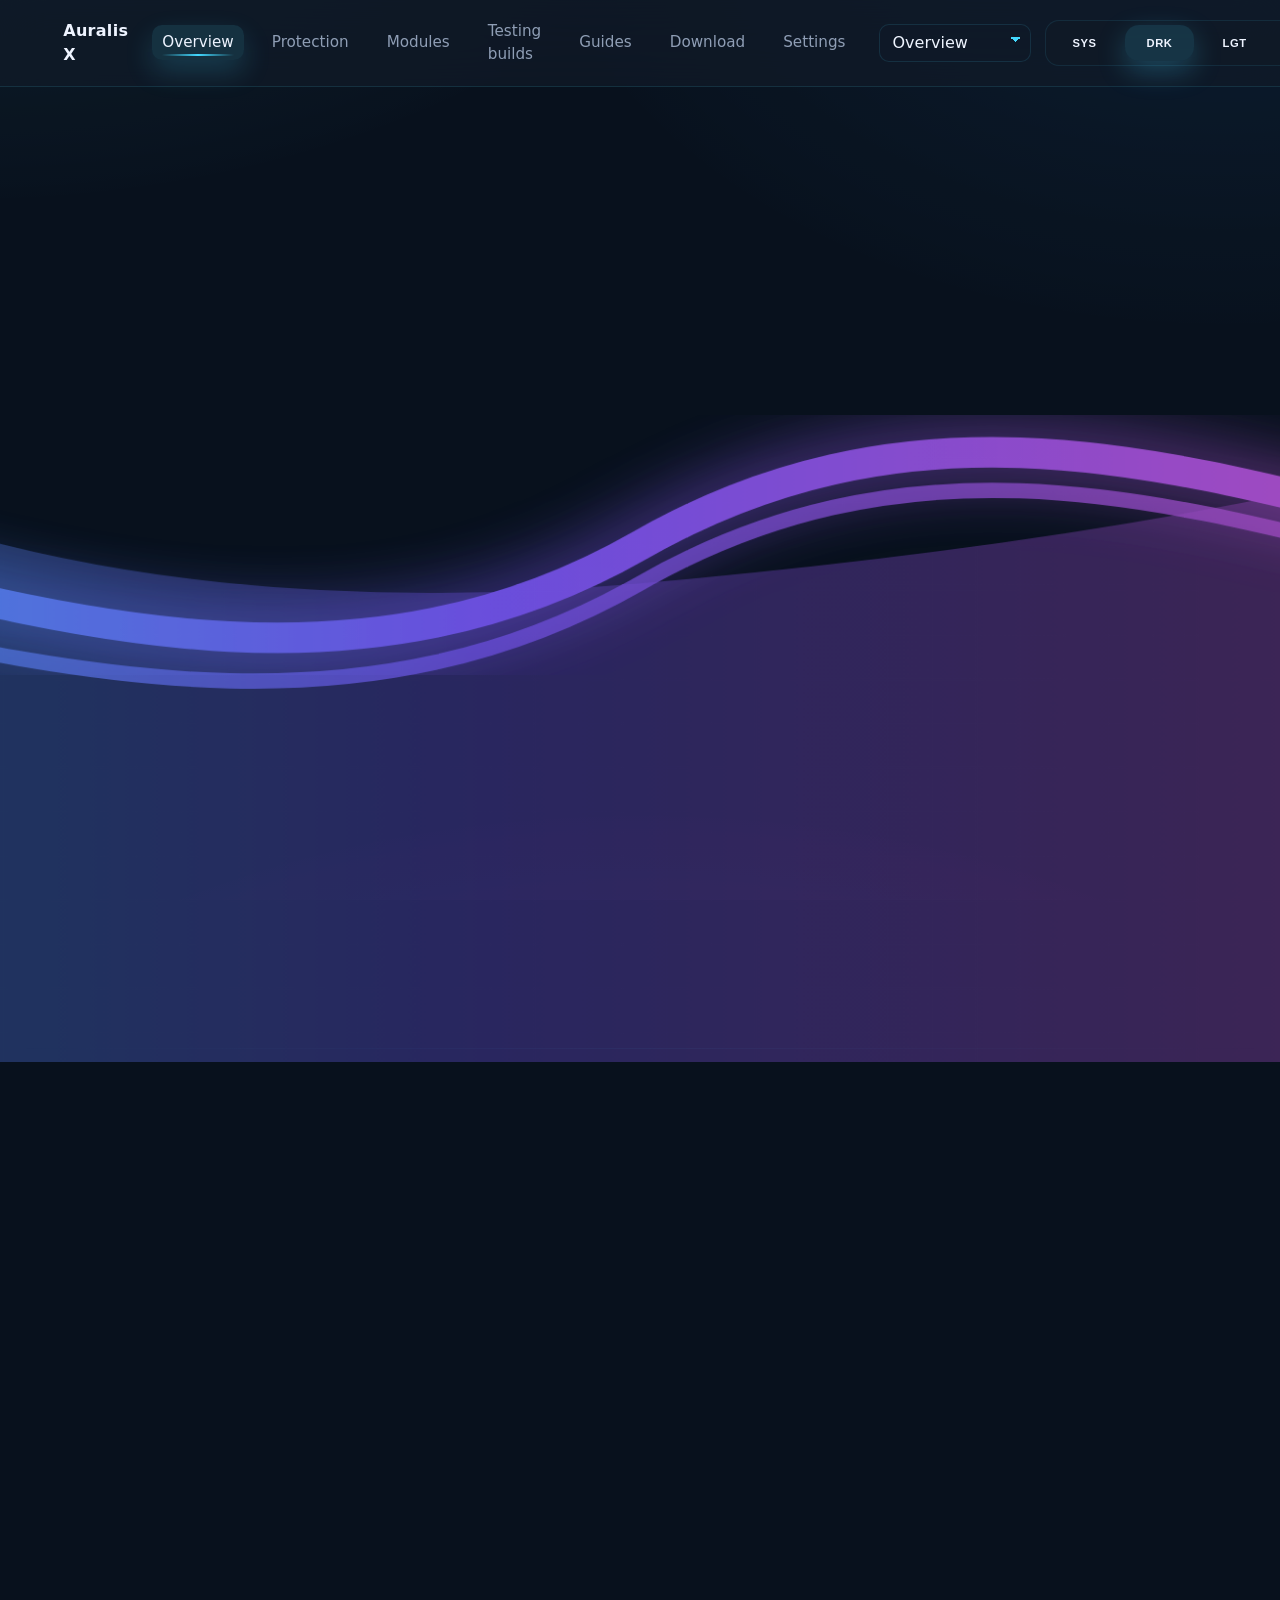
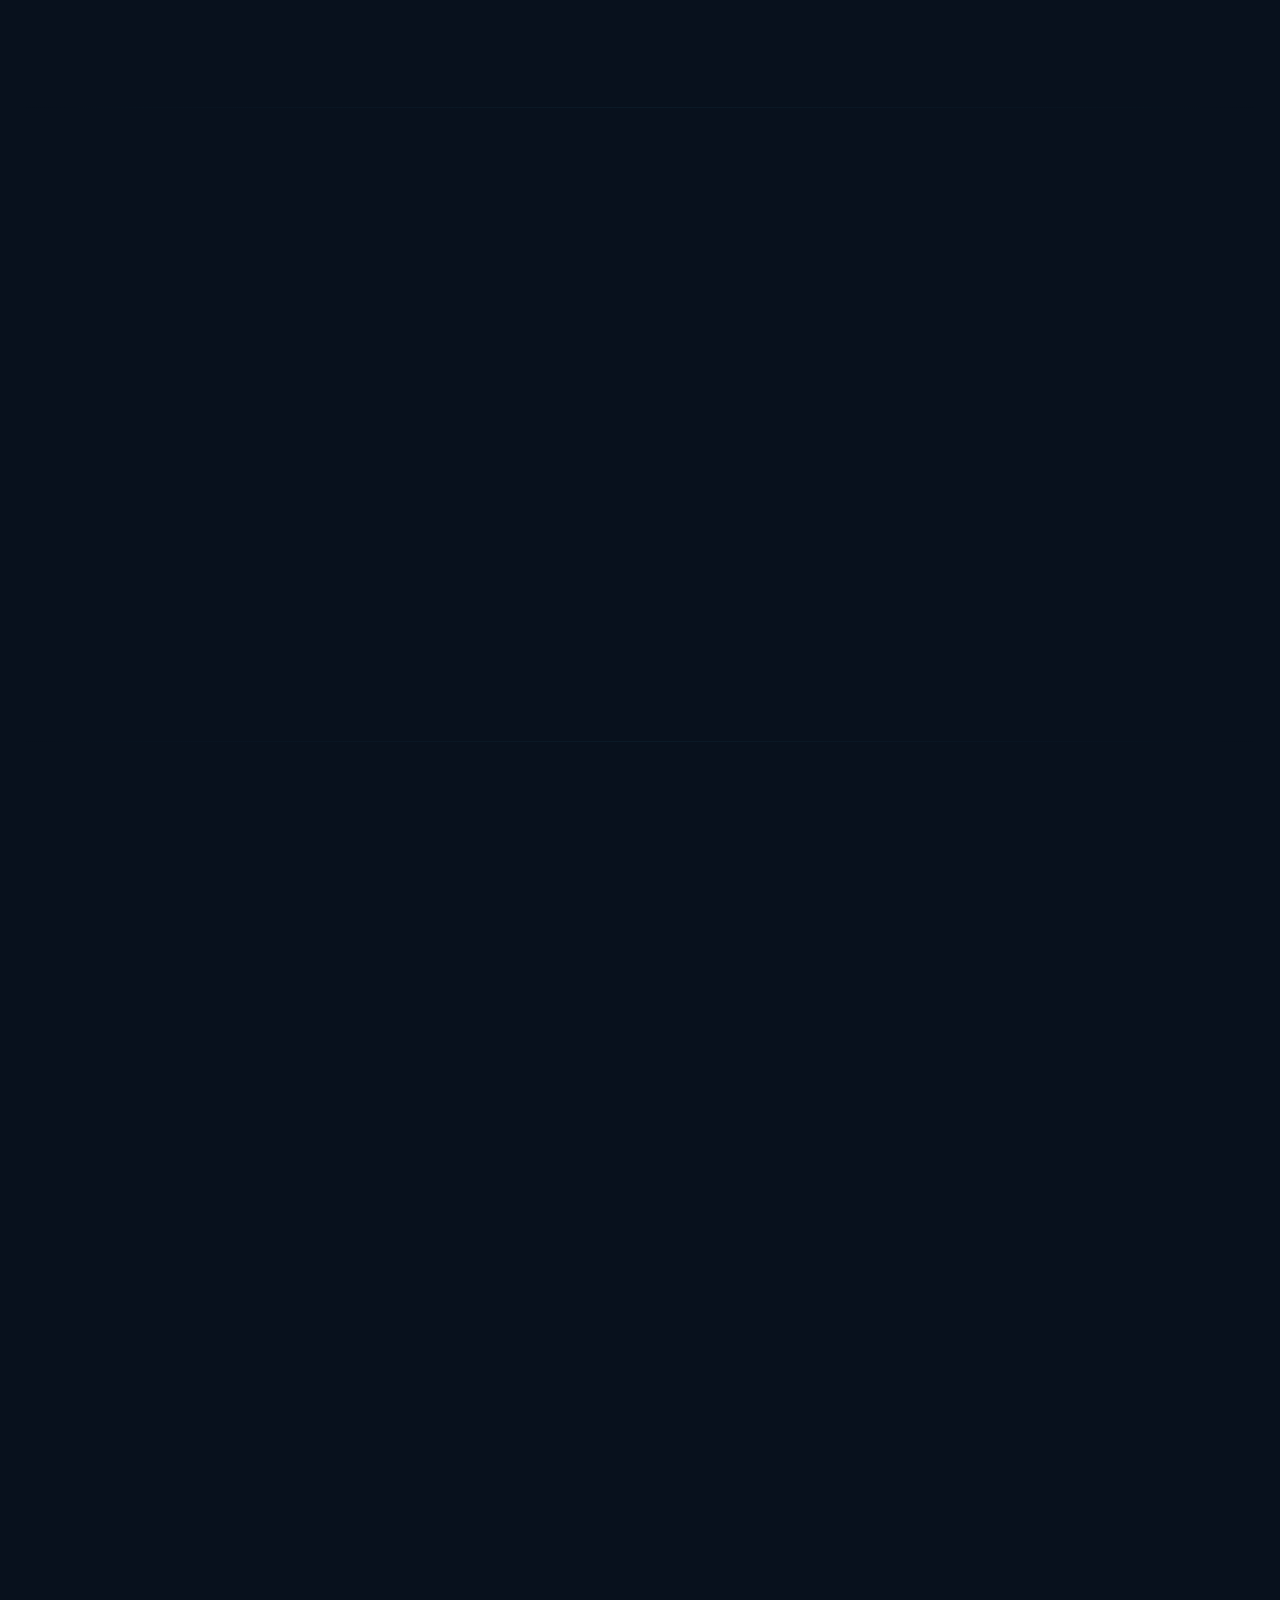
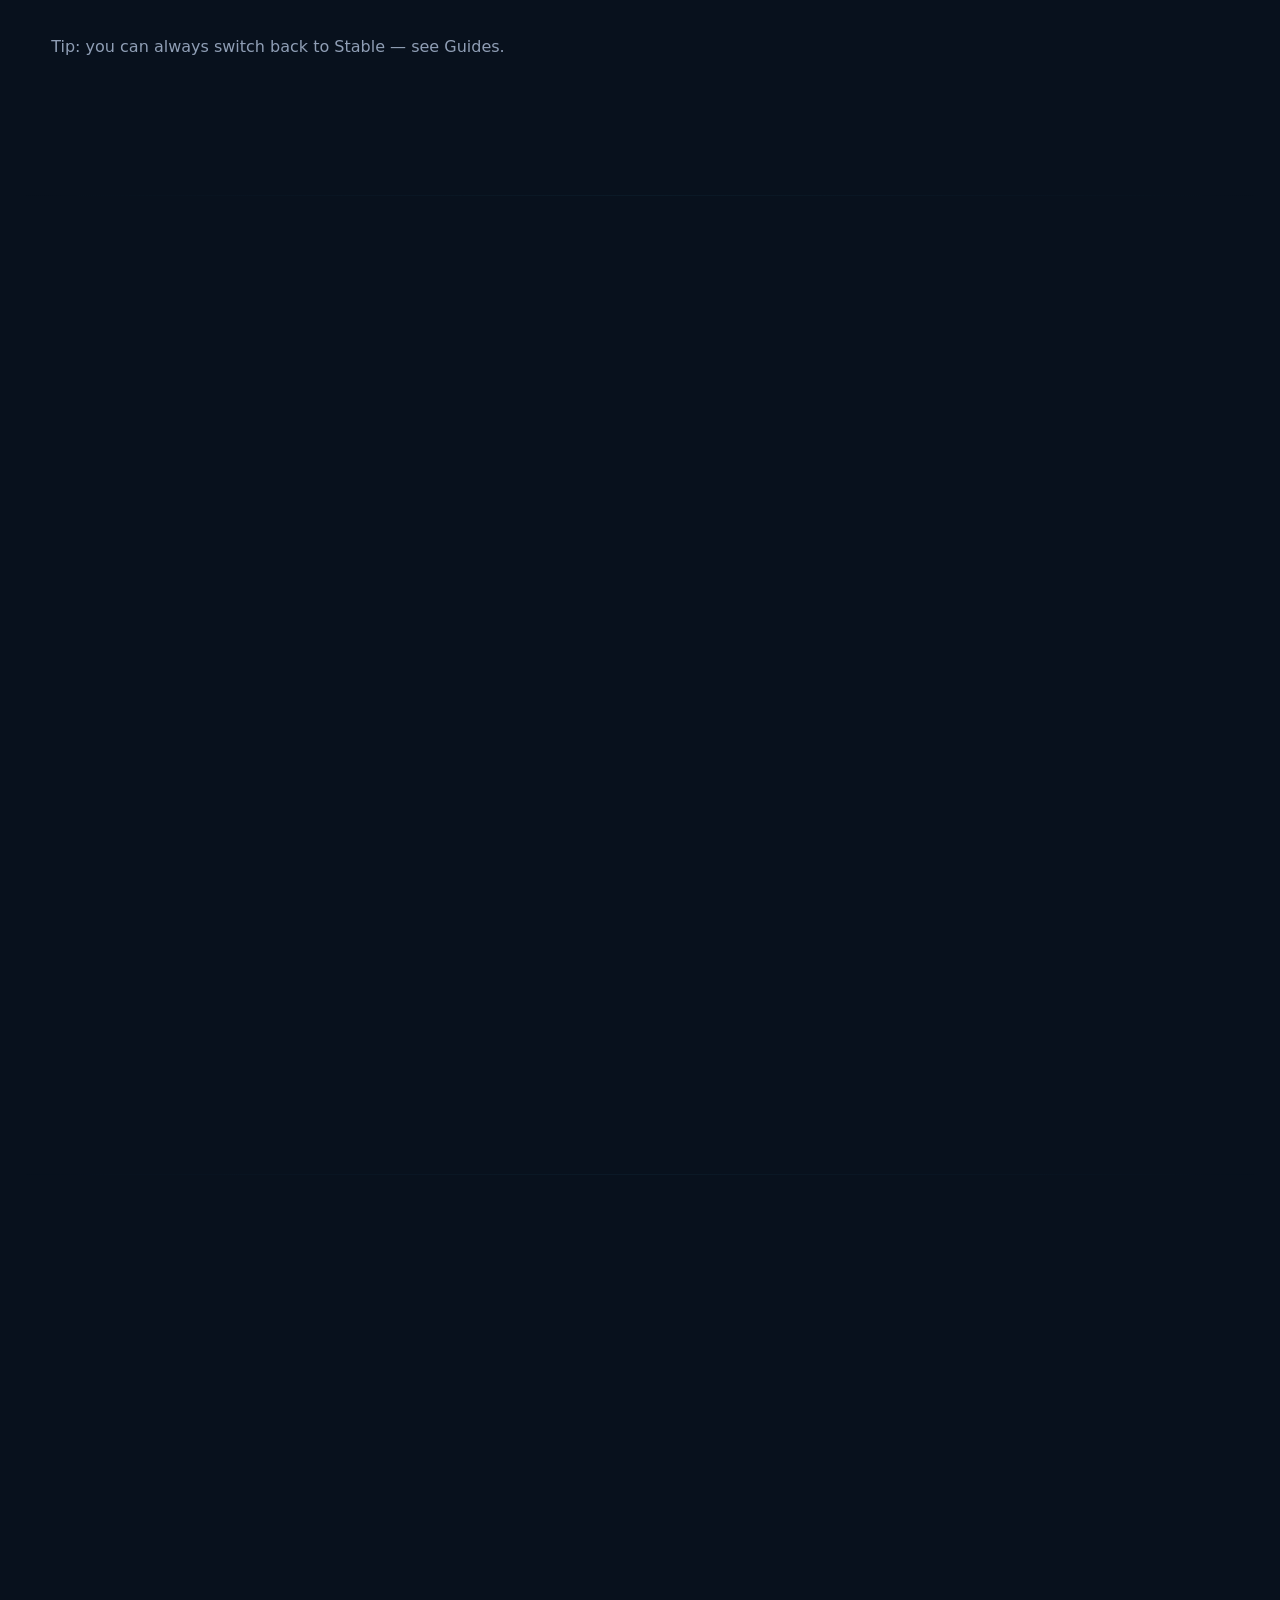
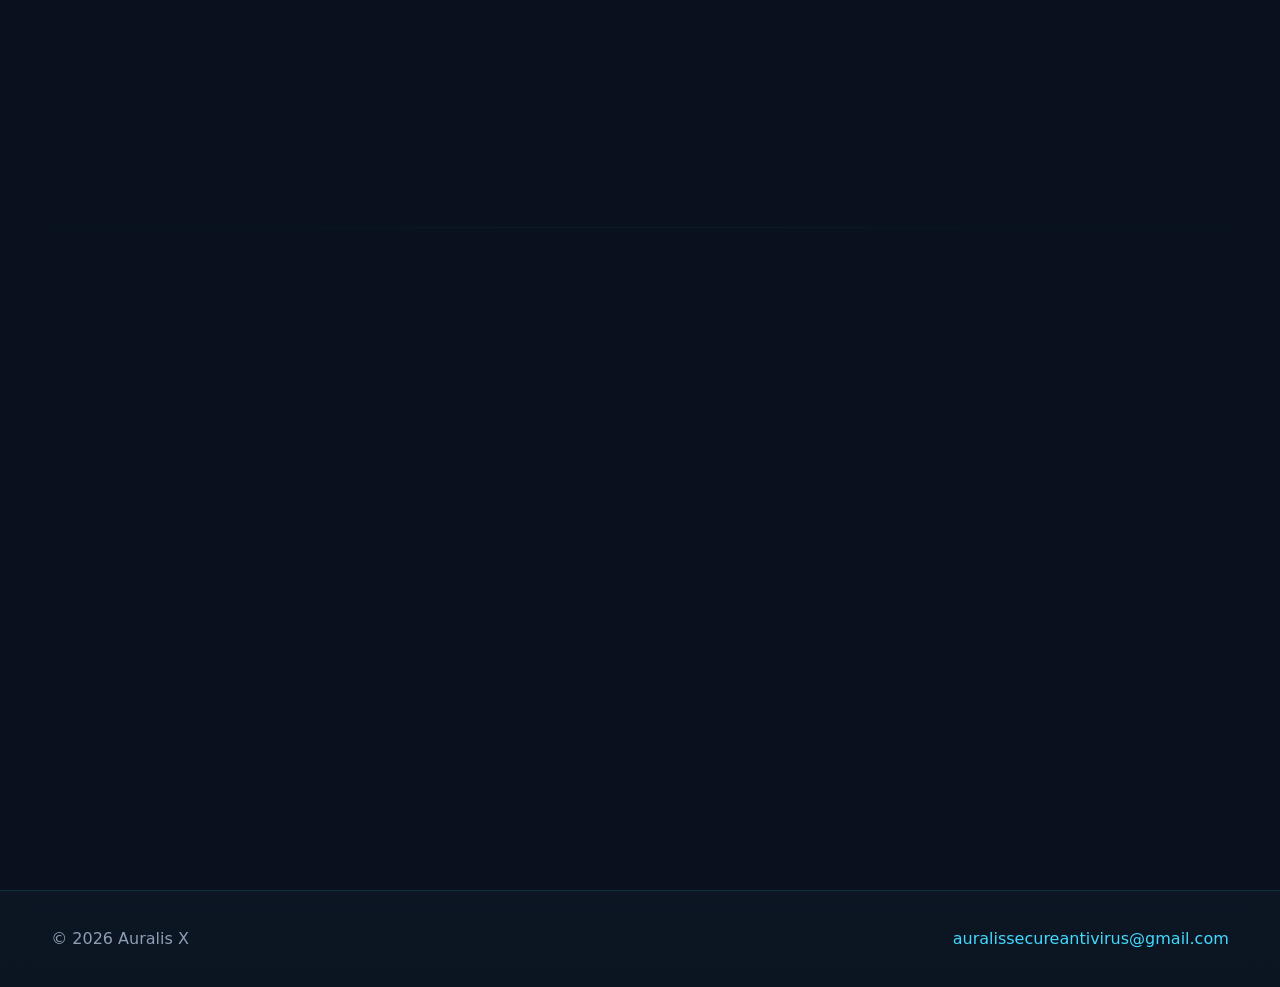
==== commit 6be8acc2: "auto-commit for c831d396-1da7-4f14-9ab8-4780207c7034" ====
--- a/frontend/public/auralis-x/index.html
+++ b/frontend/public/auralis-x/index.html
@@ -1,57 +1,82 @@
-с<!DOCTYPE html>
+<!DOCTYPE html>
 <html lang="ru">
 <head>
   <meta charset="UTF-8" />
   <meta name="viewport" content="width=device-width, initial-scale=1" />
-  <meta name="description" content="Auralis Secure Antivirus web console." data-i18n="meta.description" data-i18n-attr="content" />
+  <meta name="description" content="Auralis X web console." data-i18n="meta.description" data-i18n-attr="content" />
   <meta name="theme-color" content="#08111d" id="themeMeta" />
-  <title data-i18n="meta.title">Auralis Antivirus</title>
+  <title data-i18n="meta.title">Auralis X</title>
   <link rel="icon" href="favicon.svg" />
   <link rel="stylesheet" href="style.css" />
 </head>
 <body class="theme-dark is-preload">
-  <div id="splash" class="splash">
+  <div id="splash" class="splash" data-testid="splash-screen">
     <div class="splash-inner">
       <div class="splash-shield" aria-hidden="true">
         <span class="ring ring-1"></span>
         <span class="ring ring-2"></span>
         <span class="ring ring-3"></span>
-        <svg viewBox="0 0 64 64" width="64" height="64" role="img" aria-label="Auralis shield">
+        <div class="x-mark" aria-hidden="true"></div>
+        <svg viewBox="0 0 64 64" width="64" height="64" role="img" aria-label="Shield">
           <path d="M32 8l20 6v18c0 12.4-8.4 23.6-20 27.2C20.4 55.6 12 44.4 12 32V14z" fill="currentColor" opacity=".18"></path>
           <path d="M32 12l16 4.8V32c0 9.5-6.4 18-16 21-9.6-3-16-11.5-16-21V16.8z" fill="currentColor"></path>
         </svg>
       </div>
+      <div class="splash-brand" data-testid="splash-brand">
+        <span class="brand-name" data-i18n="brand.nameAuralis">Auralis</span>
+        <span class="brand-x" data-i18n="brand.nameX">X</span>
+      </div>
       <p data-i18n="splash.loading">Initializing protection modules...</p>
     </div>
   </div>
-  <div id="cursorGlow" class="cursor-glow"></div>
-
-  <header class="site-header" id="siteHeader">
+
+  <div id="cursorGlow" class="cursor-glow" aria-hidden="true"></div>
+
+  <header class="site-header" id="siteHeader" data-testid="site-header">
     <div class="container nav">
-      <a class="brand" href="#overview">
+      <a class="brand" href="#overview" data-testid="brand-home-link">
         <svg class="brand-icon" viewBox="0 0 24 24" aria-hidden="true">
           <path d="M12 2l9 5v10l-9 5-9-5V7z" fill="currentColor" opacity=".22"></path>
           <path d="M12 5l6 3.3V16l-6 3-6-3V8.3z" fill="currentColor"></path>
         </svg>
-        <span data-i18n="brand.name">Auralis Secure</span>
+        <span class="brand-text" aria-label="Auralis X" data-testid="brand-text">
+          <span class="brand-name" data-i18n="brand.nameAuralis">Auralis</span>
+          <span class="brand-x" data-i18n="brand.nameX">X</span>
+        </span>
       </a>
-      <nav class="nav-links" id="mainNav">
-        <a href="#overview" data-section="overview" data-i18n="nav.overview">Overview</a>
-        <a href="#protection" data-section="protection" data-i18n="nav.protection">Protection</a>
-        <a href="#download" data-section="download" data-i18n="nav.download">Download</a>
-        <a href="#settings" data-section="settings" data-i18n="nav.settings">Settings</a>
+
+      <nav class="nav-links" id="mainNav" aria-label="Primary" data-testid="main-nav">
+        <a href="#overview" data-section="overview" data-i18n="nav.overview" data-testid="nav-overview-link">Overview</a>
+        <a href="#protection" data-section="protection" data-i18n="nav.protection" data-testid="nav-protection-link">Protection</a>
+        <a href="#features" data-section="features" data-i18n="nav.modules" data-testid="nav-modules-link">Modules</a>
+        <a href="#testing" data-section="testing" data-i18n="nav.testing" data-testid="nav-testing-link">Testing builds</a>
+        <a href="#guides" data-section="guides" data-i18n="nav.guides" data-testid="nav-guides-link">Guides</a>
+        <a href="#download" data-section="download" data-i18n="nav.download" data-testid="nav-download-link">Download</a>
+        <a href="#settings" data-section="settings" data-i18n="nav.settings" data-testid="nav-settings-link">Settings</a>
       </nav>
-      <div class="controls">
-        <div class="theme-switch" role="group" aria-label="Themes">
-          <button class="btn theme-btn" data-theme="theme-system" aria-label="System">SYS</button>
-          <button class="btn theme-btn" data-theme="theme-dark" aria-label="Dark">DRK</button>
-          <button class="btn theme-btn" data-theme="theme-light" aria-label="Light">LGT</button>
-          <button class="btn theme-btn" data-theme="theme-blue" aria-label="Blue">BLU</button>
-          <button class="btn theme-btn" data-theme="theme-green" aria-label="Green">GRN</button>
-          <button class="btn theme-btn" data-theme="theme-violet" aria-label="Violet">VLT</button>
-          <button class="btn theme-btn" data-theme="theme-amber" aria-label="Amber">AMB</button>
-        </div>
-        <select id="langSelect" class="select" aria-label="Select language">
+
+      <div class="controls" data-testid="header-controls">
+        <select id="sectionSelect" class="select select-section" aria-label="Navigate sections" data-testid="section-select">
+          <option value="overview" data-i18n="nav.overview">Overview</option>
+          <option value="protection" data-i18n="nav.protection">Protection</option>
+          <option value="features" data-i18n="nav.modules">Modules</option>
+          <option value="testing" data-i18n="nav.testing">Testing builds</option>
+          <option value="guides" data-i18n="nav.guides">Guides</option>
+          <option value="download" data-i18n="nav.download">Download</option>
+          <option value="settings" data-i18n="nav.settings">Settings</option>
+        </select>
+
+        <div class="theme-switch" role="group" aria-label="Themes" data-testid="theme-switch">
+          <button class="btn theme-btn" data-theme="theme-system" aria-label="System" data-testid="theme-system-button">SYS</button>
+          <button class="btn theme-btn" data-theme="theme-dark" aria-label="Dark" data-testid="theme-dark-button">DRK</button>
+          <button class="btn theme-btn" data-theme="theme-light" aria-label="Light" data-testid="theme-light-button">LGT</button>
+          <button class="btn theme-btn" data-theme="theme-blue" aria-label="Blue" data-testid="theme-blue-button">BLU</button>
+          <button class="btn theme-btn" data-theme="theme-green" aria-label="Green" data-testid="theme-green-button">GRN</button>
+          <button class="btn theme-btn" data-theme="theme-violet" aria-label="Violet" data-testid="theme-violet-button">VLT</button>
+          <button class="btn theme-btn" data-theme="theme-amber" aria-label="Amber" data-testid="theme-amber-button">AMB</button>
+        </div>
+
+        <select id="langSelect" class="select" aria-label="Select language" data-testid="language-select">
           <option value="ru">RU</option>
           <option value="en">EN</option>
           <option value="uk">UK</option>
@@ -60,39 +85,41 @@
     </div>
   </header>
 
-  <main id="top">
-    <section id="overview" class="hero section">
+  <main id="top" class="tab-panels" data-testid="tab-panels">
+    <section id="overview" class="hero section tab-section is-active" data-testid="section-overview">
       <div class="container hero-layout">
         <div class="hero-copy reveal">
-          <span class="hero-badge" data-i18n="hero.badge">Always-on protection</span>
-          <h1 data-i18n="hero.title">Auralis web interface for instant cyber security</h1>
-          <p class="muted" data-i18n="hero.subtitle">
+          <span class="hero-badge" data-i18n="hero.badge" data-testid="hero-badge">Always-on protection</span>
+          <h1 data-i18n="hero.title" data-testid="hero-title">Auralis X web interface for instant cyber security</h1>
+          <p class="muted" data-i18n="hero.subtitle" data-testid="hero-subtitle">
             Monitor the health of your protection, launch scans, and follow threats in real time inside a futuristic console.
           </p>
-          <div class="hero-actions">
-            <a href="#download" class="btn btn-primary glow" data-i18n="hero.ctaPrimary">Download for Windows</a>
-            <a href="#protection" class="btn btn-ghost" data-i18n="hero.ctaSecondary">Open dashboard</a>
+          <div class="hero-actions" data-testid="hero-actions">
+            <a href="#download" class="btn btn-primary glow" data-i18n="hero.ctaPrimary" data-testid="hero-cta-primary">Download for Windows</a>
+            <a href="#protection" class="btn btn-ghost" data-i18n="hero.ctaSecondary" data-testid="hero-cta-secondary">Open dashboard</a>
           </div>
-          <ul class="hero-metrics">
+          <ul class="hero-metrics" data-testid="hero-metrics">
             <li>
-              <strong data-i18n="hero.metrics.0.value">24/7</strong>
-              <span data-i18n="hero.metrics.0.label">Active defence</span>
+              <strong data-i18n="hero.metrics.0.value" data-testid="hero-metric-0-value">24/7</strong>
+              <span data-i18n="hero.metrics.0.label" data-testid="hero-metric-0-label">Active defence</span>
             </li>
             <li>
-              <strong data-i18n="hero.metrics.1.value">+100</strong>
-              <span data-i18n="hero.metrics.1.label">Threats blocked</span>
+              <strong data-i18n="hero.metrics.1.value" data-testid="hero-metric-1-value">+100</strong>
+              <span data-i18n="hero.metrics.1.label" data-testid="hero-metric-1-label">Threats blocked</span>
             </li>
             <li>
-              <strong data-i18n="hero.metrics.2.value">4.8*</strong>
-              <span data-i18n="hero.metrics.2.label">User rating</span>
+              <strong data-i18n="hero.metrics.2.value" data-testid="hero-metric-2-value">4.8*</strong>
+              <span data-i18n="hero.metrics.2.label" data-testid="hero-metric-2-label">User rating</span>
             </li>
           </ul>
         </div>
+
         <div class="hero-visual reveal">
           <div class="hero-shield" aria-hidden="true">
             <span class="pulse pulse-1"></span>
             <span class="pulse pulse-2"></span>
             <span class="pulse pulse-3"></span>
+            <div class="x-mark x-mark--hero" aria-hidden="true"></div>
             <svg viewBox="0 0 64 64" role="presentation">
               <defs>
                 <linearGradient id="shieldGradient" x1="0%" y1="0%" x2="100%" y2="100%">
@@ -104,100 +131,107 @@
               <path d="M32 12l16 4.8V32c0 9.8-6.6 18.4-16 21.6C22.6 50.4 16 41.8 16 32V16.8z" fill="url(#shieldGradient)"></path>
             </svg>
           </div>
-          <div class="hero-console glass">
+
+          <div class="hero-console glass" data-testid="hero-console">
             <div class="console-row">
-              <span data-i18n="hero.console.statusLabel">System monitoring</span>
-              <span class="status status-online">
-                <span class="status-dot"></span>
-                <span data-i18n="hero.console.statusValue">Online</span>
+              <span data-i18n="hero.console.statusLabel" data-testid="console-status-label">System monitoring</span>
+              <span class="status status-online" data-testid="console-status">
+                <span class="status-dot" aria-hidden="true"></span>
+                <span data-i18n="hero.console.statusValue" data-testid="console-status-value">Online</span>
               </span>
             </div>
-            <div class="console-monitor" id="browserMonitor">
+
+            <div class="console-monitor" id="browserMonitor" data-testid="browser-monitor">
               <div class="monitor-item">
-                <span class="monitor-label" data-i18n="hero.console.fps">Frame refresh</span>
+                <span class="monitor-label" data-i18n="hero.console.fps" data-testid="monitor-fps-label">Frame refresh</span>
                 <div class="monitor-value">
-                  <strong id="monitorFps">--</strong>
-                  <span class="unit" data-i18n="hero.console.fpsUnit">fps</span>
+                  <strong id="monitorFps" data-testid="monitor-fps-value">--</strong>
+                  <span class="unit" data-i18n="hero.console.fpsUnit" data-testid="monitor-fps-unit">fps</span>
                 </div>
               </div>
               <div class="monitor-item">
-                <span class="monitor-label" data-i18n="hero.console.memory">JS heap</span>
+                <span class="monitor-label" data-i18n="hero.console.memory" data-testid="monitor-memory-label">JS heap</span>
                 <div class="monitor-value">
-                  <strong id="monitorMemory">--</strong>
-                  <span class="unit" data-i18n="hero.console.memoryUnit">MB</span>
+                  <strong id="monitorMemory" data-testid="monitor-memory-value">--</strong>
+                  <span class="unit" data-i18n="hero.console.memoryUnit" data-testid="monitor-memory-unit">MB</span>
                 </div>
               </div>
               <div class="monitor-item">
-                <span class="monitor-label" data-i18n="hero.console.network">Network latency</span>
+                <span class="monitor-label" data-i18n="hero.console.network" data-testid="monitor-network-label">Network latency</span>
                 <div class="monitor-value">
-                  <strong id="monitorNetwork">--</strong>
-                  <span class="unit" id="monitorNetworkUnit" data-i18n="hero.console.networkUnit">ms</span>
+                  <strong id="monitorNetwork" data-testid="monitor-network-value">--</strong>
+                  <span class="unit" id="monitorNetworkUnit" data-i18n="hero.console.networkUnit" data-testid="monitor-network-unit">ms</span>
                 </div>
               </div>
             </div>
-            <div class="console-grid">
+
+            <div class="console-grid" data-testid="console-grid">
               <div>
-                <span data-i18n="hero.console.threats">Threats blocked</span>
-                <strong>+100</strong>
+                <span data-i18n="hero.console.threats" data-testid="console-threats-label">Threats blocked</span>
+                <strong data-testid="console-threats-value">+100</strong>
               </div>
               <div>
-                <span data-i18n="hero.console.quarantine">In quarantine</span>
-                <strong>5</strong>
-              </div>
-            </div>
-            <div class="console-footer">
-              <span data-i18n="hero.console.signature">Signature base</span>
-              <span data-i18n="hero.console.signatureVersion">v1.4.0 | updated 5 min ago</span>
+                <span data-i18n="hero.console.quarantine" data-testid="console-quarantine-label">In quarantine</span>
+                <strong data-testid="console-quarantine-value">5</strong>
+              </div>
+            </div>
+
+            <div class="console-footer" data-testid="console-footer">
+              <span data-i18n="hero.console.signature" data-testid="console-signature-label">Signature base</span>
+              <span data-i18n="hero.console.signatureVersion" data-testid="console-signature-value">v1.4.0 | updated 5 min ago</span>
             </div>
           </div>
         </div>
       </div>
     </section>
 
-    <section id="protection" class="section dashboard">
+    <section id="protection" class="section dashboard tab-section" data-testid="section-protection">
       <div class="container">
         <div class="section-head reveal">
-          <h2 data-i18n="dashboard.title">Security console</h2>
-          <p class="muted" data-i18n="dashboard.subtitle">
-            Control Auralis protection modules: instant scans, traffic monitoring, and updates with one click.
-          </p>
-        </div>
-        <div class="panel-grid">
-          <article class="panel-card reveal">
+          <h2 data-i18n="dashboard.title" data-testid="dashboard-title">Security console</h2>
+          <p class="muted" data-i18n="dashboard.subtitle" data-testid="dashboard-subtitle">
+            Control Auralis X protection modules: instant scans, traffic monitoring, and updates with one click.
+          </p>
+        </div>
+
+        <div class="panel-grid" data-testid="dashboard-cards">
+          <article class="panel-card reveal" data-testid="dashboard-scan-card">
             <header>
               <span class="icon icon-scan" aria-hidden="true"></span>
-              <h3 data-i18n="dashboard.cards.scan.title">Instant scan</h3>
-            </header>
-            <p class="muted" data-i18n="dashboard.cards.scan.desc">
+              <h3 data-i18n="dashboard.cards.scan.title" data-testid="dashboard-scan-title">Instant scan</h3>
+            </header>
+            <p class="muted" data-i18n="dashboard.cards.scan.desc" data-testid="dashboard-scan-desc">
               Analyse files and memory with cloud signatures and AI heuristics to catch zero-day threats.
             </p>
-            <button class="btn btn-soft" type="button" data-i18n="dashboard.cards.scan.action">Start scan</button>
-          </article>
-          <article class="panel-card reveal">
+            <button class="btn btn-soft" type="button" data-i18n="dashboard.cards.scan.action" data-testid="dashboard-scan-button">Start scan</button>
+          </article>
+
+          <article class="panel-card reveal" data-testid="dashboard-network-card">
             <header>
               <span class="icon icon-network" aria-hidden="true"></span>
-              <h3 data-i18n="dashboard.cards.network.title">Network shield</h3>
-            </header>
-            <p class="muted" data-i18n="dashboard.cards.network.desc">
+              <h3 data-i18n="dashboard.cards.network.title" data-testid="dashboard-network-title">Network shield</h3>
+            </header>
+            <p class="muted" data-i18n="dashboard.cards.network.desc" data-testid="dashboard-network-desc">
               Filter traffic and block phishing with behavioural analytics and self-updating rules.
             </p>
-            <div class="metric">
-              <strong>42</strong>
-              <span data-i18n="dashboard.cards.network.metric">Connections monitored</span>
-            </div>
-          </article>
-          <article class="panel-card reveal">
+            <div class="metric" data-testid="dashboard-network-metric">
+              <strong data-testid="dashboard-network-metric-value">42</strong>
+              <span data-i18n="dashboard.cards.network.metric" data-testid="dashboard-network-metric-label">Connections monitored</span>
+            </div>
+          </article>
+
+          <article class="panel-card reveal" data-testid="dashboard-update-card">
             <header>
               <span class="icon icon-update" aria-hidden="true"></span>
-              <h3 data-i18n="dashboard.cards.update.title">Update centre</h3>
-            </header>
-            <p class="muted" data-i18n="dashboard.cards.update.desc">
+              <h3 data-i18n="dashboard.cards.update.title" data-testid="dashboard-update-title">Update centre</h3>
+            </header>
+            <p class="muted" data-i18n="dashboard.cards.update.desc" data-testid="dashboard-update-desc">
               Check for updates inside the antivirus and refresh signature packs instantly to stay ahead.
             </p>
-            <div class="update-status">
+            <div class="update-status" data-testid="dashboard-update-status">
               <span class="status status-online">
-                <span class="status-dot"></span>
-                <span data-i18n="dashboard.cards.update.status">All modules current</span>
+                <span class="status-dot" aria-hidden="true"></span>
+                <span data-i18n="dashboard.cards.update.status" data-testid="dashboard-update-status-text">All modules current</span>
               </span>
             </div>
           </article>
@@ -205,36 +239,37 @@
       </div>
     </section>
 
-    <section id="features" class="section features">
+    <section id="features" class="section features tab-section" data-testid="section-features">
       <div class="container">
         <div class="section-head reveal">
-          <h2 data-i18n="features.title">Auralis modules</h2>
-          <p class="muted" data-i18n="features.subtitle">
+          <h2 data-i18n="features.title" data-testid="features-title">Auralis X modules</h2>
+          <p class="muted" data-i18n="features.subtitle" data-testid="features-subtitle">
             A futuristic interface and advanced technology give precise control over every security detail.
           </p>
         </div>
-        <div class="feature-grid">
-          <article class="feature-card reveal">
-            <h3 data-i18n="features.cards.0.title">Integrity control</h3>
-            <p data-i18n="features.cards.0.desc">
+
+        <div class="feature-grid" data-testid="features-grid">
+          <article class="feature-card reveal" data-testid="feature-card-0">
+            <h3 data-i18n="features.cards.0.title" data-testid="feature-0-title">Integrity control</h3>
+            <p data-i18n="features.cards.0.desc" data-testid="feature-0-desc">
               Monitor critical files and registry keys with instant alerts and automatic rollback.
             </p>
           </article>
-          <article class="feature-card reveal">
-            <h3 data-i18n="features.cards.1.title">Isolated sandbox</h3>
-            <p data-i18n="features.cards.1.desc">
+          <article class="feature-card reveal" data-testid="feature-card-1">
+            <h3 data-i18n="features.cards.1.title" data-testid="feature-1-title">Isolated sandbox</h3>
+            <p data-i18n="features.cards.1.desc" data-testid="feature-1-desc">
               Launch suspicious apps in a protected environment without risking the main system.
             </p>
           </article>
-          <article class="feature-card reveal">
-            <h3 data-i18n="features.cards.2.title">Data protection</h3>
-            <p data-i18n="features.cards.2.desc">
+          <article class="feature-card reveal" data-testid="feature-card-2">
+            <h3 data-i18n="features.cards.2.title" data-testid="feature-2-title">Data protection</h3>
+            <p data-i18n="features.cards.2.desc" data-testid="feature-2-desc">
               Encrypt sensitive files and resist ransomware with multi-layer backups.
             </p>
           </article>
-          <article class="feature-card reveal">
-            <h3 data-i18n="features.cards.3.title">Performance monitor</h3>
-            <p data-i18n="features.cards.3.desc">
+          <article class="feature-card reveal" data-testid="feature-card-3">
+            <h3 data-i18n="features.cards.3.title" data-testid="feature-3-title">Performance monitor</h3>
+            <p data-i18n="features.cards.3.desc" data-testid="feature-3-desc">
               Analyse module load, receive optimisation tips, and enable autonomous eco mode.
             </p>
           </article>
@@ -242,64 +277,194 @@
       </div>
     </section>
 
-    <section id="download" class="section download">
+    <section id="testing" class="section testing tab-section" data-testid="section-testing">
+      <div class="container">
+        <div class="section-head reveal">
+          <h2 data-i18n="testing.title" data-testid="testing-title">Testing builds</h2>
+          <p class="muted" data-i18n="testing.subtitle" data-testid="testing-subtitle">
+            Choose a channel that fits your risk level — from stable to experimental.
+          </p>
+        </div>
+
+        <div class="build-grid" data-testid="testing-build-grid">
+          <article class="build-card reveal" data-testid="build-card-alpha">
+            <div class="build-top">
+              <div class="build-title-row">
+                <h3 data-i18n="testing.cards.alpha.title" data-testid="build-alpha-title">Alpha</h3>
+                <span class="pill pill-experimental" data-i18n="testing.cards.alpha.status" data-testid="build-alpha-status">Experimental</span>
+              </div>
+              <p class="muted" data-i18n="testing.cards.alpha.desc" data-testid="build-alpha-desc">Experimental features. Unstable and may crash.</p>
+            </div>
+            <div class="build-actions">
+              <a class="btn btn-soft" href="#" data-i18n="testing.cards.alpha.cta" data-testid="build-alpha-cta">Join testing</a>
+              <div class="warning" data-i18n="testing.cards.alpha.warning" data-testid="build-alpha-warning">
+                Alpha builds may contain breaking changes. Use on a test machine.
+              </div>
+            </div>
+          </article>
+
+          <article class="build-card reveal" data-testid="build-card-beta">
+            <div class="build-top">
+              <div class="build-title-row">
+                <h3 data-i18n="testing.cards.beta.title" data-testid="build-beta-title">Beta</h3>
+                <span class="pill pill-testing" data-i18n="testing.cards.beta.status" data-testid="build-beta-status">Testing</span>
+              </div>
+              <p class="muted" data-i18n="testing.cards.beta.desc" data-testid="build-beta-desc">Pre-release testing before stable rollout.</p>
+            </div>
+            <div class="build-actions">
+              <a class="btn btn-soft" href="#" data-i18n="testing.cards.beta.cta" data-testid="build-beta-cta">Join testing</a>
+              <div class="warning" data-i18n="testing.cards.beta.warning" data-testid="build-beta-warning">
+                Beta builds are more stable than Alpha, but may still have issues.
+              </div>
+            </div>
+          </article>
+
+          <article class="build-card reveal" data-testid="build-card-stable">
+            <div class="build-top">
+              <div class="build-title-row">
+                <h3 data-i18n="testing.cards.stable.title" data-testid="build-stable-title">Build</h3>
+                <span class="pill pill-stable" data-i18n="testing.cards.stable.status" data-testid="build-stable-status">Stable</span>
+              </div>
+              <p class="muted" data-i18n="testing.cards.stable.desc" data-testid="build-stable-desc">Recommended version for everyday protection.</p>
+            </div>
+            <div class="build-actions">
+              <a class="btn btn-primary glow" href="https://mega.nz/folder/bEsXXKAa#HMylvXhNvKVMD-bn9eGv-Q" target="_blank" rel="noopener" data-i18n="testing.cards.stable.cta" data-testid="build-stable-cta">Download</a>
+            </div>
+          </article>
+        </div>
+
+        <p class="muted small-note" data-i18n="testing.note" data-testid="testing-note">
+          Tip: you can switch back to Stable at any moment — see Guides.
+        </p>
+      </div>
+    </section>
+
+    <section id="guides" class="section guides tab-section" data-testid="section-guides">
+      <div class="container">
+        <div class="section-head reveal">
+          <h2 data-i18n="guides.title" data-testid="guides-title">Instructions / Guides</h2>
+          <p class="muted" data-i18n="guides.subtitle" data-testid="guides-subtitle">
+            Short, practical steps to install, verify, and manage Auralis X builds.
+          </p>
+        </div>
+
+        <div class="guide-grid" data-testid="guides-grid">
+          <article class="guide-card reveal" data-testid="guide-install-card">
+            <header class="guide-head">
+              <span class="guide-icon guide-icon-install" aria-hidden="true"></span>
+              <h3 data-i18n="guides.cards.install.title" data-testid="guide-install-title">How to install Auralis X</h3>
+            </header>
+            <ol class="steps" data-testid="guide-install-steps">
+              <li data-i18n="guides.cards.install.steps.0" data-testid="guide-install-step-0"></li>
+              <li data-i18n="guides.cards.install.steps.1" data-testid="guide-install-step-1"></li>
+              <li data-i18n="guides.cards.install.steps.2" data-testid="guide-install-step-2"></li>
+              <li data-i18n="guides.cards.install.steps.3" data-testid="guide-install-step-3"></li>
+            </ol>
+          </article>
+
+          <article class="guide-card reveal" data-testid="guide-signature-card">
+            <header class="guide-head">
+              <span class="guide-icon guide-icon-verify" aria-hidden="true"></span>
+              <h3 data-i18n="guides.cards.verify.title" data-testid="guide-verify-title">How to verify the file signature</h3>
+            </header>
+            <ol class="steps" data-testid="guide-verify-steps">
+              <li data-i18n="guides.cards.verify.steps.0" data-testid="guide-verify-step-0"></li>
+              <li data-i18n="guides.cards.verify.steps.1" data-testid="guide-verify-step-1"></li>
+              <li data-i18n="guides.cards.verify.steps.2" data-testid="guide-verify-step-2"></li>
+              <li data-i18n="guides.cards.verify.steps.3" data-testid="guide-verify-step-3"></li>
+            </ol>
+          </article>
+
+          <article class="guide-card reveal" data-testid="guide-testing-card">
+            <header class="guide-head">
+              <span class="guide-icon guide-icon-testing" aria-hidden="true"></span>
+              <h3 data-i18n="guides.cards.enableTesting.title" data-testid="guide-enable-testing-title">How to enable testing builds</h3>
+            </header>
+            <ol class="steps" data-testid="guide-enable-testing-steps">
+              <li data-i18n="guides.cards.enableTesting.steps.0" data-testid="guide-enable-testing-step-0"></li>
+              <li data-i18n="guides.cards.enableTesting.steps.1" data-testid="guide-enable-testing-step-1"></li>
+              <li data-i18n="guides.cards.enableTesting.steps.2" data-testid="guide-enable-testing-step-2"></li>
+            </ol>
+          </article>
+
+          <article class="guide-card reveal" data-testid="guide-rollback-card">
+            <header class="guide-head">
+              <span class="guide-icon guide-icon-rollback" aria-hidden="true"></span>
+              <h3 data-i18n="guides.cards.rollback.title" data-testid="guide-rollback-title">How to rollback to stable</h3>
+            </header>
+            <ol class="steps" data-testid="guide-rollback-steps">
+              <li data-i18n="guides.cards.rollback.steps.0" data-testid="guide-rollback-step-0"></li>
+              <li data-i18n="guides.cards.rollback.steps.1" data-testid="guide-rollback-step-1"></li>
+              <li data-i18n="guides.cards.rollback.steps.2" data-testid="guide-rollback-step-2"></li>
+            </ol>
+          </article>
+        </div>
+      </div>
+    </section>
+
+    <section id="download" class="section download tab-section" data-testid="section-download">
       <div class="container download-layout">
         <div class="download-copy reveal">
-          <h2 data-i18n="download.title">Download Auralis</h2>
-          <p class="muted" data-i18n="download.desc">
-            Install Auralis Secure Antivirus for Windows and link the web console for remote administration.
-          </p>
-        <div class="download-version">
-          <span class="label" data-i18n="download.releaseLabel">Release version</span>
-          <span class="value" id="releaseTag">release 1.4.0</span>
-        </div>
-        <div class="cta">
-          <a class="btn btn-primary glow" href="https://mega.nz/folder/bEsXXKAa#HMylvXhNvKVMD-bn9eGv-Q" target="_blank" rel="noopener">
-            <span class="btn-icon" aria-hidden="true">&#129695;</span>
-            <span data-i18n="download.ctaWin">Download for Windows</span>
+          <h2 data-i18n="download.title" data-testid="download-title">Download Auralis X</h2>
+          <p class="muted" data-i18n="download.desc" data-testid="download-desc">
+            Install Auralis X for Windows and link the web console for remote administration.
+          </p>
+
+          <div class="download-version" data-testid="download-version">
+            <span class="label" data-i18n="download.releaseLabel" data-testid="download-release-label">Release version</span>
+            <span class="value" id="releaseTag" data-testid="download-release-value">release 1.4.0</span>
+          </div>
+
+          <div class="cta" data-testid="download-cta">
+            <a class="btn btn-primary glow" href="https://mega.nz/folder/bEsXXKAa#HMylvXhNvKVMD-bn9eGv-Q" target="_blank" rel="noopener" data-testid="download-windows-button">
+              <span class="btn-icon" aria-hidden="true">&#129695;</span>
+              <span data-i18n="download.ctaWin">Download for Windows</span>
             </a>
-            <a class="btn btn-ghost" href="#" data-i18n="download.ctaDocs">Documentation</a>
+            <a class="btn btn-ghost" href="#guides" data-i18n="download.ctaDocs" data-testid="download-docs-button">Documentation</a>
           </div>
-          <ul class="download-points">
-            <li data-i18n="download.points.0">Full security control without complex configuration.</li>
-            <li data-i18n="download.points.1">Real-time updates and cloud analytics.</li>
-            <li data-i18n="download.points.2">Integration with enterprise infrastructure.</li>
+
+          <ul class="download-points" data-testid="download-points">
+            <li data-i18n="download.points.0" data-testid="download-point-0">Full security control without complex configuration.</li>
+            <li data-i18n="download.points.1" data-testid="download-point-1">Real-time updates and cloud analytics.</li>
+            <li data-i18n="download.points.2" data-testid="download-point-2">Integration with enterprise infrastructure.</li>
           </ul>
         </div>
       </div>
     </section>
 
-    <section id="settings" class="section settings">
+    <section id="settings" class="section settings tab-section" data-testid="section-settings">
       <div class="container">
         <div class="section-head reveal">
-          <h2 data-i18n="settings.title">Settings panel</h2>
-          <p class="muted" data-i18n="settings.subtitle">
+          <h2 data-i18n="settings.title" data-testid="settings-title">Settings panel</h2>
+          <p class="muted" data-i18n="settings.subtitle" data-testid="settings-subtitle">
             Enable additional modules and keep an eye on your network whenever you need it.
           </p>
         </div>
-        <div class="settings-grid">
-          <article class="panel-card ip-toggle reveal">
+
+        <div class="settings-grid" data-testid="settings-grid">
+          <article class="panel-card ip-toggle reveal" data-testid="settings-ip-toggle-card">
             <div>
-              <h3 data-i18n="settings.ipToggle.title">Show IP address</h3>
-              <p class="muted" data-i18n="settings.ipToggle.desc">
+              <h3 data-i18n="settings.ipToggle.title" data-testid="settings-ip-toggle-title">Show IP address</h3>
+              <p class="muted" data-i18n="settings.ipToggle.desc" data-testid="settings-ip-toggle-desc">
                 Display the external IP with a dynamic refresh and a visual network status indicator.
               </p>
             </div>
-            <label class="switch">
-              <input id="showIpToggle" type="checkbox" />
-              <span></span>
+            <label class="switch" data-testid="settings-ip-toggle-switch">
+              <input id="showIpToggle" type="checkbox" data-testid="settings-ip-toggle-input" />
+              <span aria-hidden="true"></span>
             </label>
           </article>
-          <article class="panel-card ip-panel glass reveal" id="ipPanel" hidden>
+
+          <article class="panel-card ip-panel glass reveal" id="ipPanel" hidden data-testid="settings-ip-panel">
             <header>
-              <span data-i18n="settings.ipTitle">Current IP</span>
-              <span class="status status-sync" id="ipStatus">
-                <span class="status-dot"></span>
-                <span id="ipStatusText" data-i18n="settings.ipStatus">Updating</span>
+              <span data-i18n="settings.ipTitle" data-testid="settings-ip-title">Current IP</span>
+              <span class="status status-sync" id="ipStatus" data-testid="settings-ip-status">
+                <span class="status-dot" aria-hidden="true"></span>
+                <span id="ipStatusText" data-i18n="settings.ipStatus" data-testid="settings-ip-status-text">Updating</span>
               </span>
             </header>
-            <div class="ip-value shimmer" id="ipValue">--.--.--.--</div>
-            <p class="muted" data-i18n="settings.ipNote">
+            <div class="ip-value shimmer" id="ipValue" data-testid="settings-ip-value">--.--.--.--</div>
+            <p class="muted" data-i18n="settings.ipNote" data-testid="settings-ip-note">
               Your IP is refreshed each time the block is enabled. Requests are made securely over HTTPS.
             </p>
           </article>
@@ -308,10 +473,10 @@
     </section>
   </main>
 
-  <footer class="site-footer">
+  <footer class="site-footer" data-testid="site-footer">
     <div class="container footer-inner">
-      <p>&copy; <span id="year"></span> Auralis</p>
-      <a href="mailto:auralissecureantivirus@gmail.com" id="mailLink" data-mail="auralissecureantivirus@gmail.com">auralissecureantivirus@gmail.com</a>
+      <p data-testid="footer-copyright">&copy; <span id="year"></span> <span class="footer-brand">Auralis X</span></p>
+      <a href="mailto:auralissecureantivirus@gmail.com" id="mailLink" data-mail="auralissecureantivirus@gmail.com" data-testid="footer-mail-link">auralissecureantivirus@gmail.com</a>
     </div>
   </footer>
 
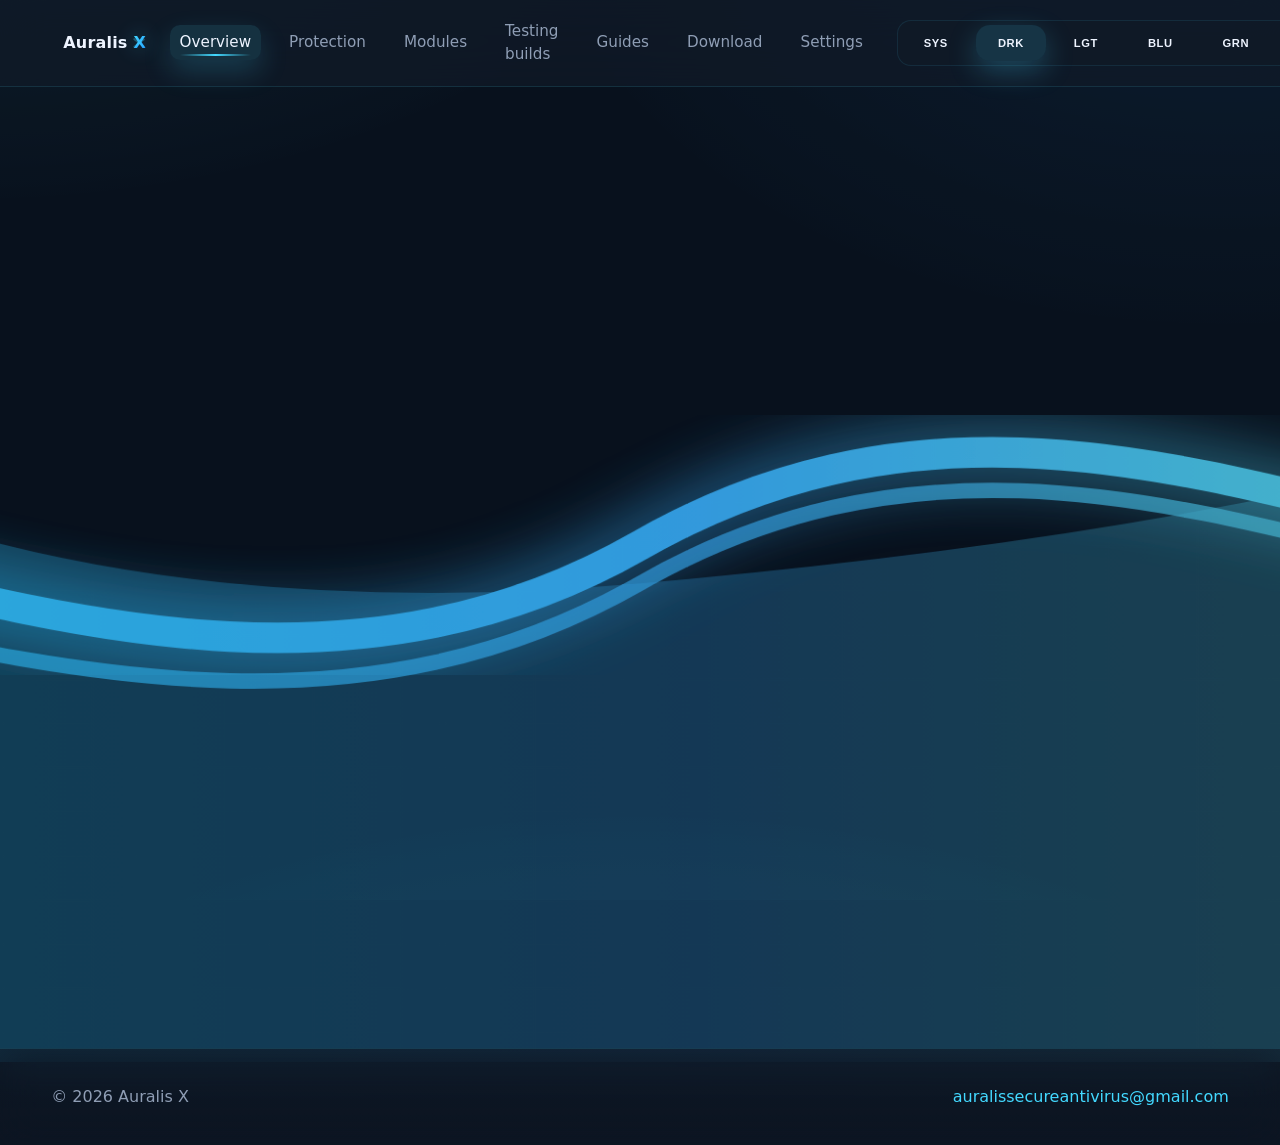
==== commit 565f15e6: "auto-commit for 13ab6fb9-bdeb-4f24-aadf-8fd3203ba0a0" ====
--- a/frontend/public/auralis-x/index.html
+++ b/frontend/public/auralis-x/index.html
@@ -101,7 +101,7 @@
           <ul class="hero-metrics" data-testid="hero-metrics">
             <li>
               <strong data-i18n="hero.metrics.0.value" data-testid="hero-metric-0-value">24/7</strong>
-              <span data-i18n="hero.metrics.0.label" data-testid="hero-metric-0-label">Active defence</span>
+              <span class="metric-label"><span class="metric-icon" aria-hidden="true">⏱</span><span data-i18n="hero.metrics.0.label" data-testid="hero-metric-0-label">Active defence</span></span>
             </li>
             <li>
               <strong data-i18n="hero.metrics.1.value" data-testid="hero-metric-1-value">+100</strong>
--- a/frontend/public/auralis-x/style.css
+++ b/frontend/public/auralis-x/style.css
@@ -26,7 +26,8 @@
   content: "";
   position: fixed;
   inset: -18% -24%;
-  background-image: url("data:image/svg+xml,%3Csvg%20xmlns%3D'http%3A%2F%2Fwww.w3.org%2F2000%2Fsvg'%20viewBox%3D'0%200%201600%20900'%20preserveAspectRatio%3D'xMidYMid%20slice'%3E%0A%20%20%3Cdefs%3E%0A%20%20%20%20%3ClinearGradient%20id%3D'g'%20x1%3D'0%25'%20y1%3D'50%25'%20x2%3D'100%25'%20y2%3D'50%25'%3E%0A%20%20%20%20%20%20%3Cstop%20offset%3D'0%25'%20stop-color%3D'%2324d5ff'%2F%3E%0A%20%20%20%20%20%20%3Cstop%20offset%3D'45%25'%20stop-color%3D'%237c5aff'%2F%3E%0A%20%20%20%20%20%20%3Cstop%20offset%3D'100%25'%20stop-color%3D'%23ff52be'%2F%3E%0A%20%20%20%20%3C%2FlinearGradient%3E%0A%20%20%20%20%3Cfilter%20id%3D'blur'%20x%3D'-20%25'%20y%3D'-20%25'%20width%3D'140%25'%20height%3D'140%25'%3E%0A%20%20%20%20%20%20%3CfeGaussianBlur%20stdDeviation%3D'18'%20result%3D'blur'%2F%3E%0A%20%20%20%20%20%20%3CfeMerge%3E%0A%20%20%20%20%20%20%20%20%3CfeMergeNode%20in%3D'blur'%2F%3E%0A%20%20%20%20%20%20%20%20%3CfeMergeNode%20in%3D'SourceGraphic'%2F%3E%0A%20%20%20%20%20%20%3C%2FfeMerge%3E%0A%20%20%20%20%3C%2Ffilter%3E%0A%20%20%3C%2Fdefs%3E%0A%20%20%3Cpath%20d%3D'M0%20560%20Q%20230%20420%20400%20480%20T%20800%20520%20T%201200%20460%20T%201600%20520%20L%201600%20900%20L%200%20900%20Z'%20fill%3D'url(%23g)'%20opacity%3D'0.35'%2F%3E%0A%20%20%3Cpath%20d%3D'M0%20520%20C%20220%20360%20520%20660%20800%20500%20C%201080%20340%201320%20640%201600%20460'%20stroke%3D'url(%23g)'%20stroke-width%3D'16'%20fill%3D'none'%20filter%3D'url(%23blur)'%2F%3E%0A%20%20%3Cpath%20d%3D'M0%20560%20C%20220%20400%20520%20680%20800%20520%20C%201080%20360%201320%20660%201600%20480'%20stroke%3D'url(%23g)'%20stroke-width%3D'8'%20fill%3D'none'%20opacity%3D'0.75'%2F%3E%0A%3C%2Fsvg%3E");
+  /* Light, calm gradient band (no saturated purple/pink). */
+  background-image: url("data:image/svg+xml,%3Csvg%20xmlns%3D'http%3A%2F%2Fwww.w3.org%2F2000%2Fsvg'%20viewBox%3D'0%200%201600%20900'%20preserveAspectRatio%3D'xMidYMid%20slice'%3E%0A%20%20%3Cdefs%3E%0A%20%20%20%20%3ClinearGradient%20id%3D'g'%20x1%3D'0%25'%20y1%3D'50%25'%20x2%3D'100%25'%20y2%3D'50%25'%3E%0A%20%20%20%20%20%20%3Cstop%20offset%3D'0%25'%20stop-color%3D'%2324d5ff'%2F%3E%0A%20%20%20%20%20%20%3Cstop%20offset%3D'52%25'%20stop-color%3D'%233ab3ff'%2F%3E%0A%20%20%20%20%20%20%3Cstop%20offset%3D'100%25'%20stop-color%3D'%236ff7d2'%2F%3E%0A%20%20%20%20%3C%2FlinearGradient%3E%0A%20%20%20%20%3Cfilter%20id%3D'blur'%20x%3D'-20%25'%20y%3D'-20%25'%20width%3D'140%25'%20height%3D'140%25'%3E%0A%20%20%20%20%20%20%3CfeGaussianBlur%20stdDeviation%3D'18'%20result%3D'blur'%2F%3E%0A%20%20%20%20%20%20%3CfeMerge%3E%0A%20%20%20%20%20%20%20%20%3CfeMergeNode%20in%3D'blur'%2F%3E%0A%20%20%20%20%20%20%20%20%3CfeMergeNode%20in%3D'SourceGraphic'%2F%3E%0A%20%20%20%20%20%20%3C%2FfeMerge%3E%0A%20%20%20%20%3C%2Ffilter%3E%0A%20%20%3C%2Fdefs%3E%0A%20%20%3Cpath%20d%3D'M0%20560%20Q%20230%20420%20400%20480%20T%20800%20520%20T%201200%20460%20T%201600%20520%20L%201600%20900%20L%200%20900%20Z'%20fill%3D'url(%23g)'%20opacity%3D'0.30'%2F%3E%0A%20%20%3Cpath%20d%3D'M0%20520%20C%20220%20360%20520%20660%20800%20500%20C%201080%20340%201320%20640%201600%20460'%20stroke%3D'url(%23g)'%20stroke-width%3D'16'%20fill%3D'none'%20filter%3D'url(%23blur)'%2F%3E%0A%20%20%3Cpath%20d%3D'M0%20560%20C%20220%20400%20520%20680%20800%20520%20C%201080%20360%201320%20660%201600%20480'%20stroke%3D'url(%23g)'%20stroke-width%3D'8'%20fill%3D'none'%20opacity%3D'0.70'%2F%3E%0A%3C%2Fsvg%3E");
   background-repeat: no-repeat;
   background-size: 160% 140%;
   background-position: center;
@@ -46,7 +47,7 @@
   background:
     radial-gradient(1100px 680px at 12% -10%, color-mix(in oklab, var(--accent) 20%, transparent) 0%, transparent 75%),
     radial-gradient(900px 620px at 88% -6%, color-mix(in oklab, var(--accent-2) 18%, transparent) 0%, transparent 78%),
-    radial-gradient(1200px 720px at 50% 110%, color-mix(in oklab, #ff64c7 16%, transparent) 0%, transparent 70%),
+    radial-gradient(1200px 720px at 50% 110%, color-mix(in oklab, #6ff7d2 14%, transparent) 0%, transparent 70%),
     radial-gradient(1px 1px at 0 0, rgba(255, 255, 255, 0.08), transparent 70%);
   background-size:
     140% 140%,
@@ -339,7 +340,7 @@
 }
 
 .btn-primary {
-  background: linear-gradient(135deg, var(--accent) 0%, var(--accent-2) 100%);
+  background: linear-gradient(135deg, color-mix(in oklab, var(--accent) 88%, #ffffff 12%) 0%, color-mix(in oklab, var(--accent-2) 88%, #ffffff 12%) 100%);
   box-shadow: 0 18px 40px color-mix(in oklab, var(--accent) 25%, transparent);
   color: #ffffff;
 }
@@ -1182,6 +1183,335 @@
 .reveal.is-visible {
   opacity: 1;
   transform: translateY(0);
+}
+
+
+/* Auralis X brand */
+.brand-text {
+  display: inline-flex;
+  align-items: baseline;
+  gap: 6px;
+}
+
+.brand-name {
+  letter-spacing: 0.2px;
+}
+
+.brand-x {
+  position: relative;
+  display: inline-flex;
+  align-items: center;
+  justify-content: center;
+  font-weight: 900;
+  letter-spacing: -0.02em;
+  line-height: 1;
+  background: linear-gradient(135deg, var(--accent) 0%, var(--accent-2) 100%);
+  -webkit-background-clip: text;
+  background-clip: text;
+  color: transparent;
+  filter: drop-shadow(0 0 10px color-mix(in oklab, var(--accent) 45%, transparent));
+}
+
+.brand-x::before,
+.brand-x::after {
+  content: "";
+  position: absolute;
+  left: -10%;
+  right: -10%;
+  top: 50%;
+  height: 2px;
+  border-radius: 2px;
+  background: color-mix(in oklab, var(--accent) 55%, transparent);
+  opacity: 0.55;
+}
+
+.brand-x::before {
+  transform: translateY(-50%) rotate(38deg);
+}
+
+.brand-x::after {
+  transform: translateY(-50%) rotate(-38deg);
+}
+
+.splash-brand {
+  display: inline-flex;
+  align-items: baseline;
+  justify-content: center;
+  gap: 10px;
+  font-size: 1.1rem;
+  font-weight: 800;
+  letter-spacing: 0.08em;
+  text-transform: uppercase;
+}
+
+.splash-brand .brand-x {
+  font-size: 1.2em;
+}
+
+.splash-brand .brand-x {
+  transform: translateY(1px);
+}
+
+.x-mark {
+  position: absolute;
+  inset: 8px;
+  border-radius: 18px;
+  pointer-events: none;
+  opacity: 0.85;
+  filter: drop-shadow(0 0 18px color-mix(in oklab, var(--accent) 40%, transparent));
+}
+
+.x-mark::before,
+.x-mark::after {
+  content: "";
+  position: absolute;
+  inset: 0;
+  background: linear-gradient(135deg, color-mix(in oklab, var(--accent) 85%, transparent), color-mix(in oklab, var(--accent-2) 70%, transparent));
+  border-radius: inherit;
+  opacity: 0.22;
+}
+
+.x-mark::before {
+  clip-path: polygon(0 18%, 18% 0, 100% 82%, 82% 100%);
+}
+
+.x-mark::after {
+  clip-path: polygon(82% 0, 100% 18%, 18% 100%, 0 82%);
+}
+
+.x-mark--hero {
+  inset: 14%;
+  border-radius: 24px;
+  opacity: 0.65;
+}
+
+/* Tabs: animated section switching */
+.tab-panels {
+  min-height: calc(100vh - 86px);
+}
+
+.tab-section {
+  display: none;
+  opacity: 0;
+  transform: translateY(16px);
+}
+
+.tab-section.is-active {
+  display: block;
+  opacity: 1;
+  transform: translateY(0);
+  animation: tabIn 0.42s ease both;
+}
+
+.tab-section.is-exiting {
+  display: block;
+  animation: tabOut 0.32s ease both;
+}
+
+@keyframes tabIn {
+  from {
+    opacity: 0;
+    transform: translateY(16px);
+  }
+  to {
+    opacity: 1;
+    transform: translateY(0);
+  }
+}
+
+@keyframes tabOut {
+  from {
+    opacity: 1;
+    transform: translateY(0);
+  }
+  to {
+    opacity: 0;
+    transform: translateY(-10px);
+  }
+}
+
+.select-section {
+  display: none;
+  min-width: 190px;
+}
+
+/* Testing builds */
+.build-grid {
+  display: grid;
+  grid-template-columns: repeat(auto-fit, minmax(260px, 1fr));
+  gap: clamp(18px, 4vw, 28px);
+}
+
+.build-card {
+  position: relative;
+  padding: clamp(24px, 4vw, 32px);
+  border-radius: var(--radius-lg);
+  border: 1px solid color-mix(in oklab, var(--accent) 12%, transparent);
+  background: linear-gradient(180deg, color-mix(in oklab, var(--panel) 90%, transparent), color-mix(in oklab, var(--panel) 96%, transparent));
+  box-shadow: 0 18px 48px rgba(6, 18, 32, 0.34);
+  display: grid;
+  gap: 16px;
+  overflow: hidden;
+  transition: transform 0.3s ease, border-color 0.3s ease, box-shadow 0.3s ease;
+}
+
+.build-card::before {
+  content: "";
+  position: absolute;
+  inset: 0;
+  background: radial-gradient(circle at 18% 18%, color-mix(in oklab, var(--accent) 14%, transparent), transparent 62%);
+  opacity: 0.7;
+  pointer-events: none;
+}
+
+.build-card:hover {
+  transform: translateY(-6px);
+  border-color: color-mix(in oklab, var(--accent) 22%, transparent);
+  box-shadow: var(--shadow-soft);
+}
+
+.build-top {
+  display: grid;
+  gap: 10px;
+  position: relative;
+}
+
+.build-title-row {
+  display: flex;
+  align-items: center;
+  justify-content: space-between;
+  gap: 12px;
+}
+
+.build-title-row h3 {
+  margin: 0;
+  font-size: 1.2rem;
+}
+
+.pill {
+  display: inline-flex;
+  align-items: center;
+  justify-content: center;
+  padding: 6px 10px;
+  border-radius: 999px;
+  font-size: 0.75rem;
+  text-transform: uppercase;
+  letter-spacing: 0.08em;
+  border: 1px solid transparent;
+  background: color-mix(in oklab, var(--panel) 86%, transparent);
+}
+
+.pill-stable {
+  color: color-mix(in oklab, var(--accent) 75%, #ffffff);
+  border-color: color-mix(in oklab, var(--accent) 28%, transparent);
+}
+
+.pill-testing {
+  color: color-mix(in oklab, var(--accent-2) 78%, #ffffff);
+  border-color: color-mix(in oklab, var(--accent-2) 30%, transparent);
+}
+
+.pill-experimental {
+  color: #ffd6e6;
+  border-color: rgba(255, 127, 157, 0.4);
+}
+
+.build-actions {
+  display: grid;
+  gap: 12px;
+  position: relative;
+}
+
+.warning {
+  font-size: 0.9rem;
+  color: color-mix(in oklab, var(--muted) 70%, #ff9bb0 30%);
+  border-left: 2px solid rgba(255, 127, 157, 0.55);
+  padding-left: 12px;
+}
+
+.small-note {
+  margin-top: 18px;
+  font-size: 0.95rem;
+}
+
+/* Guides */
+.guide-grid {
+  display: grid;
+  grid-template-columns: repeat(auto-fit, minmax(260px, 1fr));
+  gap: clamp(18px, 4vw, 28px);
+}
+
+.guide-card {
+  padding: clamp(24px, 4vw, 32px);
+  border-radius: var(--radius-lg);
+  border: 1px solid color-mix(in oklab, var(--accent) 12%, transparent);
+  background: linear-gradient(180deg, color-mix(in oklab, var(--panel) 90%, transparent), color-mix(in oklab, var(--panel) 98%, transparent));
+  box-shadow: 0 18px 48px rgba(6, 18, 32, 0.32);
+  display: grid;
+  gap: 16px;
+  transition: transform 0.3s ease, border-color 0.3s ease, box-shadow 0.3s ease;
+}
+
+.guide-card:hover {
+  transform: translateY(-6px);
+  border-color: color-mix(in oklab, var(--accent) 20%, transparent);
+  box-shadow: var(--shadow-soft);
+}
+
+.guide-head {
+  display: flex;
+  align-items: center;
+  gap: 12px;
+}
+
+.guide-head h3 {
+  margin: 0;
+  font-size: 1.15rem;
+}
+
+.guide-icon {
+  width: 40px;
+  height: 40px;
+  display: inline-flex;
+  align-items: center;
+  justify-content: center;
+  border-radius: 14px;
+  background: color-mix(in oklab, var(--accent) 16%, transparent);
+  border: 1px solid color-mix(in oklab, var(--accent) 18%, transparent);
+  box-shadow: 0 12px 28px color-mix(in oklab, var(--accent) 18%, transparent);
+}
+
+.guide-icon::before {
+  font-size: 1.1rem;
+  color: var(--text);
+}
+
+.guide-icon-install::before {
+  content: "\2193";
+}
+
+.guide-icon-verify::before {
+  content: "\2714";
+}
+
+.guide-icon-testing::before {
+  content: "\23F3";
+}
+
+.guide-icon-rollback::before {
+  content: "\21A9";
+}
+
+.steps {
+  margin: 0;
+  padding-left: 18px;
+  display: grid;
+  gap: 10px;
+  color: var(--muted);
+}
+
+.steps li {
+  line-height: 1.55;
 }
 
 /* Themes */
@@ -1279,6 +1609,10 @@
     display: none;
   }
 
+  .select-section {
+    display: inline-flex;
+  }
+
   .section::after {
     left: 16px;
     right: 16px;
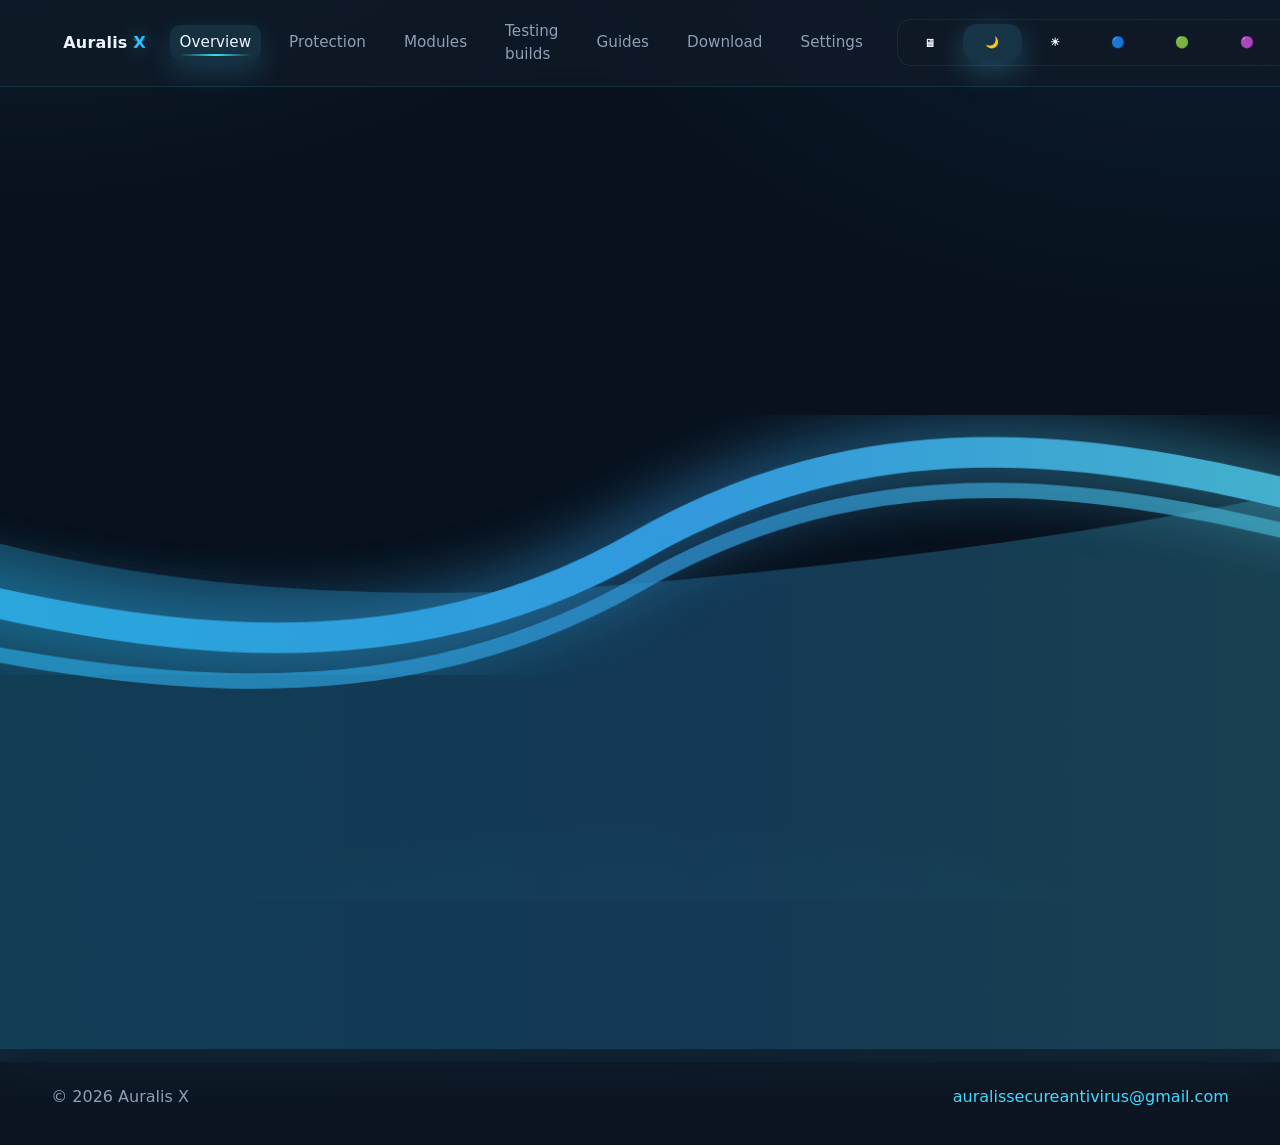
==== commit df8397d3: "auto-commit for 38a12a7b-1125-45c2-a956-1bd9840e870c" ====
--- a/frontend/public/auralis-x/index.html
+++ b/frontend/public/auralis-x/index.html
@@ -67,13 +67,13 @@
         </select>
 
         <div class="theme-switch" role="group" aria-label="Themes" data-testid="theme-switch">
-          <button class="btn theme-btn" data-theme="theme-system" aria-label="System" data-testid="theme-system-button">SYS</button>
-          <button class="btn theme-btn" data-theme="theme-dark" aria-label="Dark" data-testid="theme-dark-button">DRK</button>
-          <button class="btn theme-btn" data-theme="theme-light" aria-label="Light" data-testid="theme-light-button">LGT</button>
-          <button class="btn theme-btn" data-theme="theme-blue" aria-label="Blue" data-testid="theme-blue-button">BLU</button>
-          <button class="btn theme-btn" data-theme="theme-green" aria-label="Green" data-testid="theme-green-button">GRN</button>
-          <button class="btn theme-btn" data-theme="theme-violet" aria-label="Violet" data-testid="theme-violet-button">VLT</button>
-          <button class="btn theme-btn" data-theme="theme-amber" aria-label="Amber" data-testid="theme-amber-button">AMB</button>
+          <button class="btn theme-btn" data-theme="theme-system" aria-label="System" data-testid="theme-system-button">🖥</button>
+          <button class="btn theme-btn" data-theme="theme-dark" aria-label="Dark" data-testid="theme-dark-button">🌙</button>
+          <button class="btn theme-btn" data-theme="theme-light" aria-label="Light" data-testid="theme-light-button">☀</button>
+          <button class="btn theme-btn" data-theme="theme-blue" aria-label="Blue" data-testid="theme-blue-button">🔵</button>
+          <button class="btn theme-btn" data-theme="theme-green" aria-label="Green" data-testid="theme-green-button">🟢</button>
+          <button class="btn theme-btn" data-theme="theme-violet" aria-label="Violet" data-testid="theme-violet-button">🟣</button>
+          <button class="btn theme-btn" data-theme="theme-amber" aria-label="Amber" data-testid="theme-amber-button">🟠</button>
         </div>
 
         <select id="langSelect" class="select" aria-label="Select language" data-testid="language-select">
@@ -104,8 +104,8 @@
               <span class="metric-label"><span class="metric-icon" aria-hidden="true">⏱</span><span data-i18n="hero.metrics.0.label" data-testid="hero-metric-0-label">Active defence</span></span>
             </li>
             <li>
-              <strong data-i18n="hero.metrics.1.value" data-testid="hero-metric-1-value">+100</strong>
-              <span data-i18n="hero.metrics.1.label" data-testid="hero-metric-1-label">Threats blocked</span>
+              <strong id="heroThreatCounter" data-target="100" data-duration="650" data-suffix="+" data-i18n="hero.metrics.1.value" data-testid="hero-metric-1-value">0+</strong>
+              <span class="metric-label"><span class="metric-icon" aria-hidden="true">🛡</span><span data-i18n="hero.metrics.1.label" data-testid="hero-metric-1-label">Threats blocked</span></span>
             </li>
             <li>
               <strong data-i18n="hero.metrics.2.value" data-testid="hero-metric-2-value">4.8*</strong>
@@ -178,7 +178,7 @@
 
             <div class="console-footer" data-testid="console-footer">
               <span data-i18n="hero.console.signature" data-testid="console-signature-label">Signature base</span>
-              <span data-i18n="hero.console.signatureVersion" data-testid="console-signature-value">v1.4.0 | updated 5 min ago</span>
+              <span data-i18n="hero.console.signatureVersion" data-testid="console-signature-value">v1.5.0 | updated 5 min ago</span>
             </div>
           </div>
         </div>
@@ -215,8 +215,7 @@
               Filter traffic and block phishing with behavioural analytics and self-updating rules.
             </p>
             <div class="metric" data-testid="dashboard-network-metric">
-              <strong data-testid="dashboard-network-metric-value">42</strong>
-              <span data-i18n="dashboard.cards.network.metric" data-testid="dashboard-network-metric-label">Connections monitored</span>
+              <strong data-i18n="dashboard.cards.network.metric" data-testid="dashboard-network-metric-text">All network traffic under control</strong>
             </div>
           </article>
 
@@ -256,10 +255,16 @@
             </p>
           </article>
           <article class="feature-card reveal" data-testid="feature-card-1">
-            <h3 data-i18n="features.cards.1.title" data-testid="feature-1-title">Isolated sandbox</h3>
+            <h3 data-i18n="features.cards.1.title" data-testid="feature-1-title">Multi scans</h3>
             <p data-i18n="features.cards.1.desc" data-testid="feature-1-desc">
-              Launch suspicious apps in a protected environment without risking the main system.
-            </p>
+              Comprehensive security scanning for system, network, servers, and cloud.
+            </p>
+            <ul class="feature-list" data-testid="feature-1-list">
+              <li data-i18n="features.cards.1.items.0" data-testid="feature-1-item-0">AI Scan — ...</li>
+              <li data-i18n="features.cards.1.items.1" data-testid="feature-1-item-1">Network Scan — ...</li>
+              <li data-i18n="features.cards.1.items.2" data-testid="feature-1-item-2">Server Scan — ...</li>
+              <li data-i18n="features.cards.1.items.3" data-testid="feature-1-item-3">Cloud Scan — ...</li>
+            </ul>
           </article>
           <article class="feature-card reveal" data-testid="feature-card-2">
             <h3 data-i18n="features.cards.2.title" data-testid="feature-2-title">Data protection</h3>
@@ -296,7 +301,7 @@
               <p class="muted" data-i18n="testing.cards.alpha.desc" data-testid="build-alpha-desc">Experimental features. Unstable and may crash.</p>
             </div>
             <div class="build-actions">
-              <a class="btn btn-soft" href="#" data-i18n="testing.cards.alpha.cta" data-testid="build-alpha-cta">Join testing</a>
+              <a class="btn btn-soft" href="https://mega.nz/folder/bEsXXKAa#HMylvXhNvKVMD-bn9eGv-Q" target="_blank" rel="noopener" data-i18n="testing.cards.alpha.cta" data-testid="build-alpha-cta">Download</a>
               <div class="warning" data-i18n="testing.cards.alpha.warning" data-testid="build-alpha-warning">
                 Alpha builds may contain breaking changes. Use on a test machine.
               </div>
@@ -312,7 +317,7 @@
               <p class="muted" data-i18n="testing.cards.beta.desc" data-testid="build-beta-desc">Pre-release testing before stable rollout.</p>
             </div>
             <div class="build-actions">
-              <a class="btn btn-soft" href="#" data-i18n="testing.cards.beta.cta" data-testid="build-beta-cta">Join testing</a>
+              <a class="btn btn-soft" href="https://mega.nz/folder/bEsXXKAa#HMylvXhNvKVMD-bn9eGv-Q" target="_blank" rel="noopener" data-i18n="testing.cards.beta.cta" data-testid="build-beta-cta">Download</a>
               <div class="warning" data-i18n="testing.cards.beta.warning" data-testid="build-beta-warning">
                 Beta builds are more stable than Alpha, but may still have issues.
               </div>
@@ -322,7 +327,7 @@
           <article class="build-card reveal" data-testid="build-card-stable">
             <div class="build-top">
               <div class="build-title-row">
-                <h3 data-i18n="testing.cards.stable.title" data-testid="build-stable-title">Build</h3>
+                <h3 data-i18n="testing.cards.stable.title" data-testid="build-stable-title">Release</h3>
                 <span class="pill pill-stable" data-i18n="testing.cards.stable.status" data-testid="build-stable-status">Stable</span>
               </div>
               <p class="muted" data-i18n="testing.cards.stable.desc" data-testid="build-stable-desc">Recommended version for everyday protection.</p>
@@ -412,7 +417,7 @@
 
           <div class="download-version" data-testid="download-version">
             <span class="label" data-i18n="download.releaseLabel" data-testid="download-release-label">Release version</span>
-            <span class="value" id="releaseTag" data-testid="download-release-value">release 1.4.0</span>
+            <span class="value" id="releaseTag" data-testid="download-release-value">release 1.5.0</span>
           </div>
 
           <div class="cta" data-testid="download-cta">
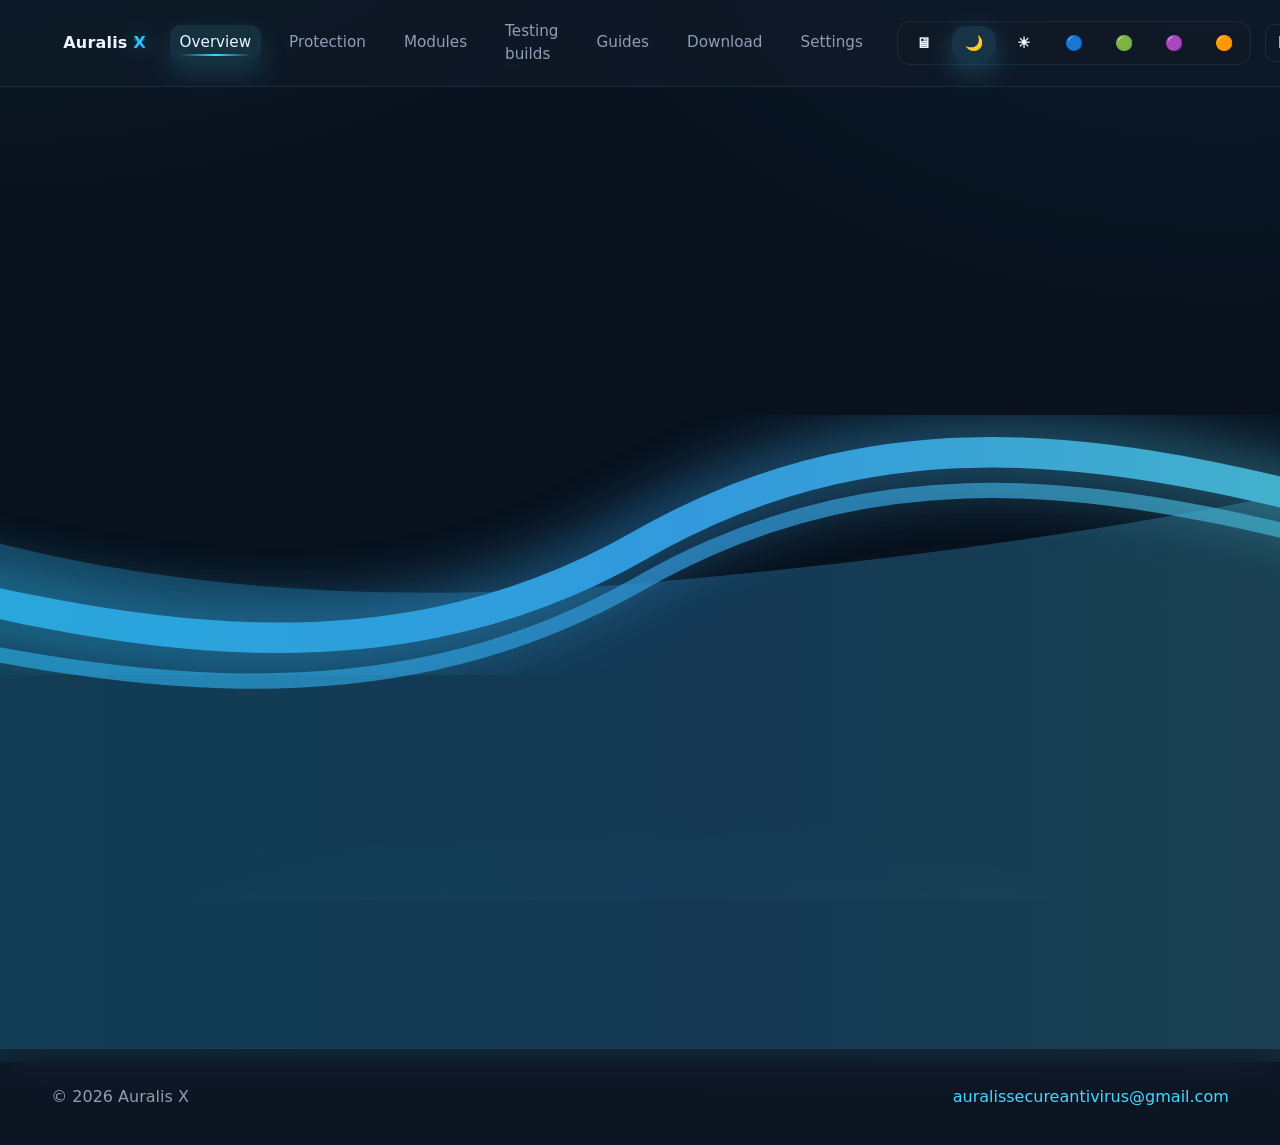
==== commit c958797b: "auto-commit for 28886a5a-51eb-4098-a9c0-376c3c7b5752" ====
--- a/frontend/public/auralis-x/index.html
+++ b/frontend/public/auralis-x/index.html
@@ -101,11 +101,22 @@
           <ul class="hero-metrics" data-testid="hero-metrics">
             <li>
               <strong data-i18n="hero.metrics.0.value" data-testid="hero-metric-0-value">24/7</strong>
-              <span class="metric-label"><span class="metric-icon" aria-hidden="true">⏱</span><span data-i18n="hero.metrics.0.label" data-testid="hero-metric-0-label">Active defence</span></span>
+              <span class="metric-label"><span class="metric-icon" aria-hidden="true">
+                <svg viewBox="0 0 24 24" width="16" height="16" role="presentation">
+                  <path d="M12 7v5l3 2" fill="none" stroke="currentColor" stroke-width="2" stroke-linecap="round" stroke-linejoin="round"></path>
+                  <path d="M12 22a9 9 0 1 0-9-9 9 9 0 0 0 9 9Z" fill="none" stroke="currentColor" stroke-width="2"></path>
+                  <path d="M9 2h6" fill="none" stroke="currentColor" stroke-width="2" stroke-linecap="round"></path>
+                </svg>
+              </span><span data-i18n="hero.metrics.0.label" data-testid="hero-metric-0-label">Active defence</span></span>
             </li>
             <li>
               <strong id="heroThreatCounter" data-target="100" data-duration="650" data-suffix="+" data-i18n="hero.metrics.1.value" data-testid="hero-metric-1-value">0+</strong>
-              <span class="metric-label"><span class="metric-icon" aria-hidden="true">🛡</span><span data-i18n="hero.metrics.1.label" data-testid="hero-metric-1-label">Threats blocked</span></span>
+              <span class="metric-label"><span class="metric-icon" aria-hidden="true">
+                <svg viewBox="0 0 24 24" width="16" height="16" role="presentation">
+                  <path d="M12 2 20 5v7c0 5-3.4 9.6-8 11-4.6-1.4-8-6-8-11V5l8-3Z" fill="none" stroke="currentColor" stroke-width="2" stroke-linejoin="round"></path>
+                  <path d="M9 12l2 2 4-5" fill="none" stroke="currentColor" stroke-width="2" stroke-linecap="round" stroke-linejoin="round"></path>
+                </svg>
+              </span><span data-i18n="hero.metrics.1.label" data-testid="hero-metric-1-label">Threats blocked</span></span>
             </li>
             <li>
               <strong data-i18n="hero.metrics.2.value" data-testid="hero-metric-2-value">4.8*</strong>
--- a/frontend/public/auralis-x/style.css
+++ b/frontend/public/auralis-x/style.css
@@ -279,10 +279,19 @@
 }
 
 .theme-btn {
-  font-size: 0.7rem;
+  width: 40px;
+  height: 34px;
+  padding: 0;
+  display: inline-flex;
+  align-items: center;
+  justify-content: center;
+}
+
+.theme-btn {
+  font-size: 0.92rem;
   font-weight: 600;
-  letter-spacing: 0.05em;
-  text-transform: uppercase;
+  letter-spacing: 0.02em;
+  text-transform: none;
   padding: 6px 10px;
   border-radius: var(--radius-sm);
   background: transparent;
@@ -466,13 +475,37 @@
 .hero-metrics li {
   display: flex;
   flex-direction: column;
-  gap: 6px;
+  gap: 8px;
   min-width: 120px;
 }
 
 .hero-metrics strong {
   font-size: 1.4rem;
   letter-spacing: 0.04em;
+}
+
+.metric-label {
+  display: inline-flex;
+  align-items: center;
+  gap: 8px;
+  color: var(--muted);
+}
+
+.metric-icon {
+  width: 28px;
+  height: 28px;
+  border-radius: 12px;
+  display: inline-flex;
+  align-items: center;
+  justify-content: center;
+  background: color-mix(in oklab, var(--accent) 14%, transparent);
+  border: 1px solid color-mix(in oklab, var(--accent) 22%, transparent);
+  color: color-mix(in oklab, var(--text) 92%, var(--accent) 8%);
+  box-shadow: 0 12px 26px color-mix(in oklab, var(--accent) 16%, transparent);
+}
+
+.metric-icon svg {
+  opacity: 0.9;
 }
 
 .hero-visual {
@@ -752,8 +785,8 @@
 }
 
 .panel-card .metric strong {
-  font-size: 1.6rem;
-  letter-spacing: 0.03em;
+  font-size: 1rem;
+  letter-spacing: 0.02em;
 }
 
 .icon {
@@ -812,6 +845,34 @@
   grid-template-columns: repeat(auto-fit, minmax(240px, 1fr));
   gap: clamp(20px, 4vw, 28px);
 }
+
+.feature-list {
+  list-style: none;
+  padding: 0;
+  margin: 0;
+  display: grid;
+  gap: 8px;
+  color: var(--muted);
+  font-size: 0.95rem;
+}
+
+.feature-list li {
+  position: relative;
+  padding-left: 18px;
+}
+
+.feature-list li::before {
+  content: "";
+  position: absolute;
+  left: 0;
+  top: 0.6em;
+  width: 6px;
+  height: 6px;
+  border-radius: 50%;
+  background: color-mix(in oklab, var(--accent) 70%, transparent);
+  box-shadow: 0 0 14px color-mix(in oklab, var(--accent) 40%, transparent);
+}
+
 
 .feature-card {
   padding: clamp(22px, 4vw, 30px);
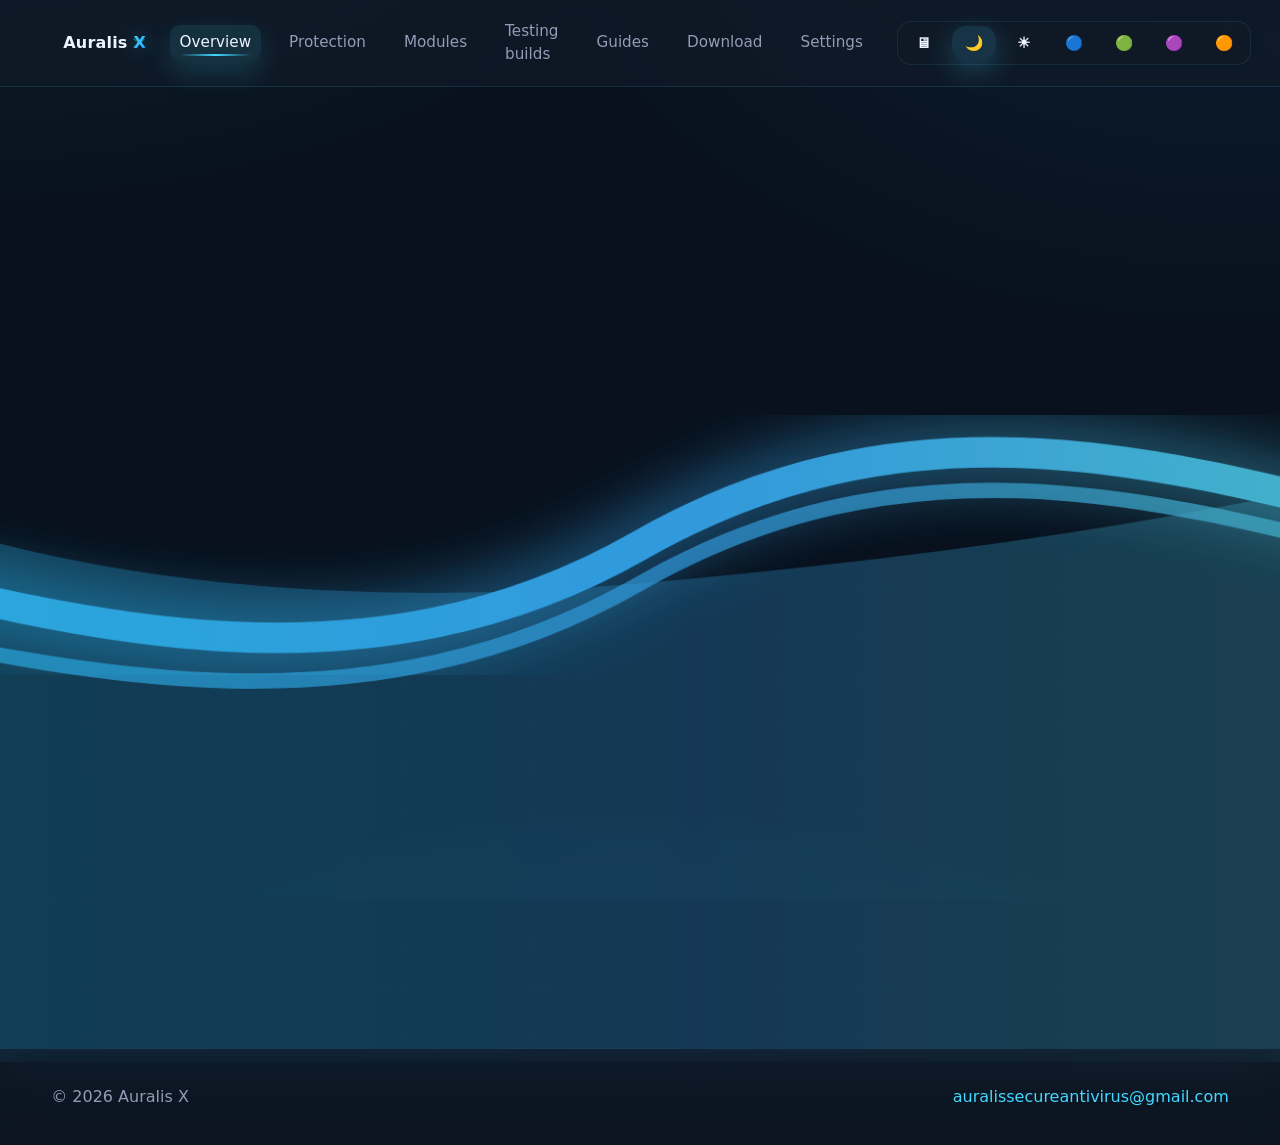
==== commit 292d083a: "auto-commit for 95bc2c9c-c982-46e3-a562-1a82febe891f" ====
--- a/frontend/public/auralis-x/index.html
+++ b/frontend/public/auralis-x/index.html
@@ -75,6 +75,14 @@
           <button class="btn theme-btn" data-theme="theme-violet" aria-label="Violet" data-testid="theme-violet-button">🟣</button>
           <button class="btn theme-btn" data-theme="theme-amber" aria-label="Amber" data-testid="theme-amber-button">🟠</button>
         </div>
+
+        <button id="soundToggle" class="btn sound-btn" type="button" aria-label="Sound" data-testid="sound-toggle-button" aria-pressed="true">
+          <svg viewBox="0 0 24 24" width="18" height="18" aria-hidden="true">
+            <path d="M11 5 6 9H3v6h3l5 4V5z" fill="none" stroke="currentColor" stroke-width="2" stroke-linejoin="round"></path>
+            <path d="M15.5 8.5a4 4 0 0 1 0 7" fill="none" stroke="currentColor" stroke-width="2" stroke-linecap="round"></path>
+            <path d="M18.5 6a7 7 0 0 1 0 12" fill="none" stroke="currentColor" stroke-width="2" stroke-linecap="round" opacity="0.75"></path>
+          </svg>
+        </button>
 
         <select id="langSelect" class="select" aria-label="Select language" data-testid="language-select">
           <option value="ru">RU</option>
@@ -179,17 +187,19 @@
             <div class="console-grid" data-testid="console-grid">
               <div>
                 <span data-i18n="hero.console.threats" data-testid="console-threats-label">Threats blocked</span>
-                <strong data-testid="console-threats-value">+100</strong>
+                <strong data-testid="console-threats-value">100+</strong>
               </div>
               <div>
-                <span data-i18n="hero.console.quarantine" data-testid="console-quarantine-label">In quarantine</span>
-                <strong data-testid="console-quarantine-value">5</strong>
+                <span data-i18n="hero.console.securityScore" data-testid="console-score-label">Security Score</span>
+                <strong id="securityScoreValue" data-testid="console-score-value">92</strong>
               </div>
             </div>
 
             <div class="console-footer" data-testid="console-footer">
-              <span data-i18n="hero.console.signature" data-testid="console-signature-label">Signature base</span>
-              <span data-i18n="hero.console.signatureVersion" data-testid="console-signature-value">v1.5.0 | updated 5 min ago</span>
+              <div class="score-bar" data-testid="console-score-bar" aria-hidden="true">
+                <span id="securityScoreFill" class="score-fill"></span>
+              </div>
+              <span class="muted" data-i18n="hero.console.securityScoreHint" data-testid="console-score-hint">0–100 score based on today’s state.</span>
             </div>
           </div>
         </div>
--- a/frontend/public/auralis-x/style.css
+++ b/frontend/public/auralis-x/style.css
@@ -287,6 +287,35 @@
   justify-content: center;
 }
 
+.sound-btn {
+  width: 40px;
+  height: 34px;
+  padding: 0;
+  display: inline-flex;
+  align-items: center;
+  justify-content: center;
+  border-radius: var(--radius-sm);
+  background: color-mix(in oklab, var(--panel) 75%, transparent);
+  border: 1px solid color-mix(in oklab, var(--accent) 12%, transparent);
+  color: var(--muted);
+  transition: background 0.3s ease, color 0.3s ease, box-shadow 0.3s ease, transform 0.3s ease;
+}
+
+.sound-btn[aria-pressed="false"] {
+  opacity: 0.6;
+}
+
+.sound-btn:hover {
+  background: color-mix(in oklab, var(--panel) 88%, transparent);
+  color: var(--text);
+  box-shadow: 0 14px 30px rgba(6, 18, 32, 0.22);
+  transform: translateY(-1px);
+}
+
+.sound-btn:active {
+  transform: translateY(0);
+}
+
 .theme-btn {
   font-size: 0.92rem;
   font-weight: 600;
@@ -949,6 +978,27 @@
 }
 
 .hash-block {
+
+/* Security Score */
+.score-bar {
+  height: 10px;
+  width: 100%;
+  border-radius: 999px;
+  background: color-mix(in oklab, var(--panel) 82%, transparent);
+  border: 1px solid color-mix(in oklab, var(--accent) 10%, transparent);
+  overflow: hidden;
+}
+
+.score-fill {
+  display: block;
+  height: 100%;
+  width: 0%;
+  border-radius: inherit;
+  background: linear-gradient(90deg, color-mix(in oklab, var(--accent) 88%, #ffffff 12%), color-mix(in oklab, var(--accent-2) 86%, #ffffff 14%));
+  box-shadow: 0 0 18px color-mix(in oklab, var(--accent) 24%, transparent);
+  transition: width 0.8s ease;
+}
+
   padding: 16px;
   border-radius: var(--radius-md);
   background: color-mix(in oklab, var(--panel) 86%, transparent);
